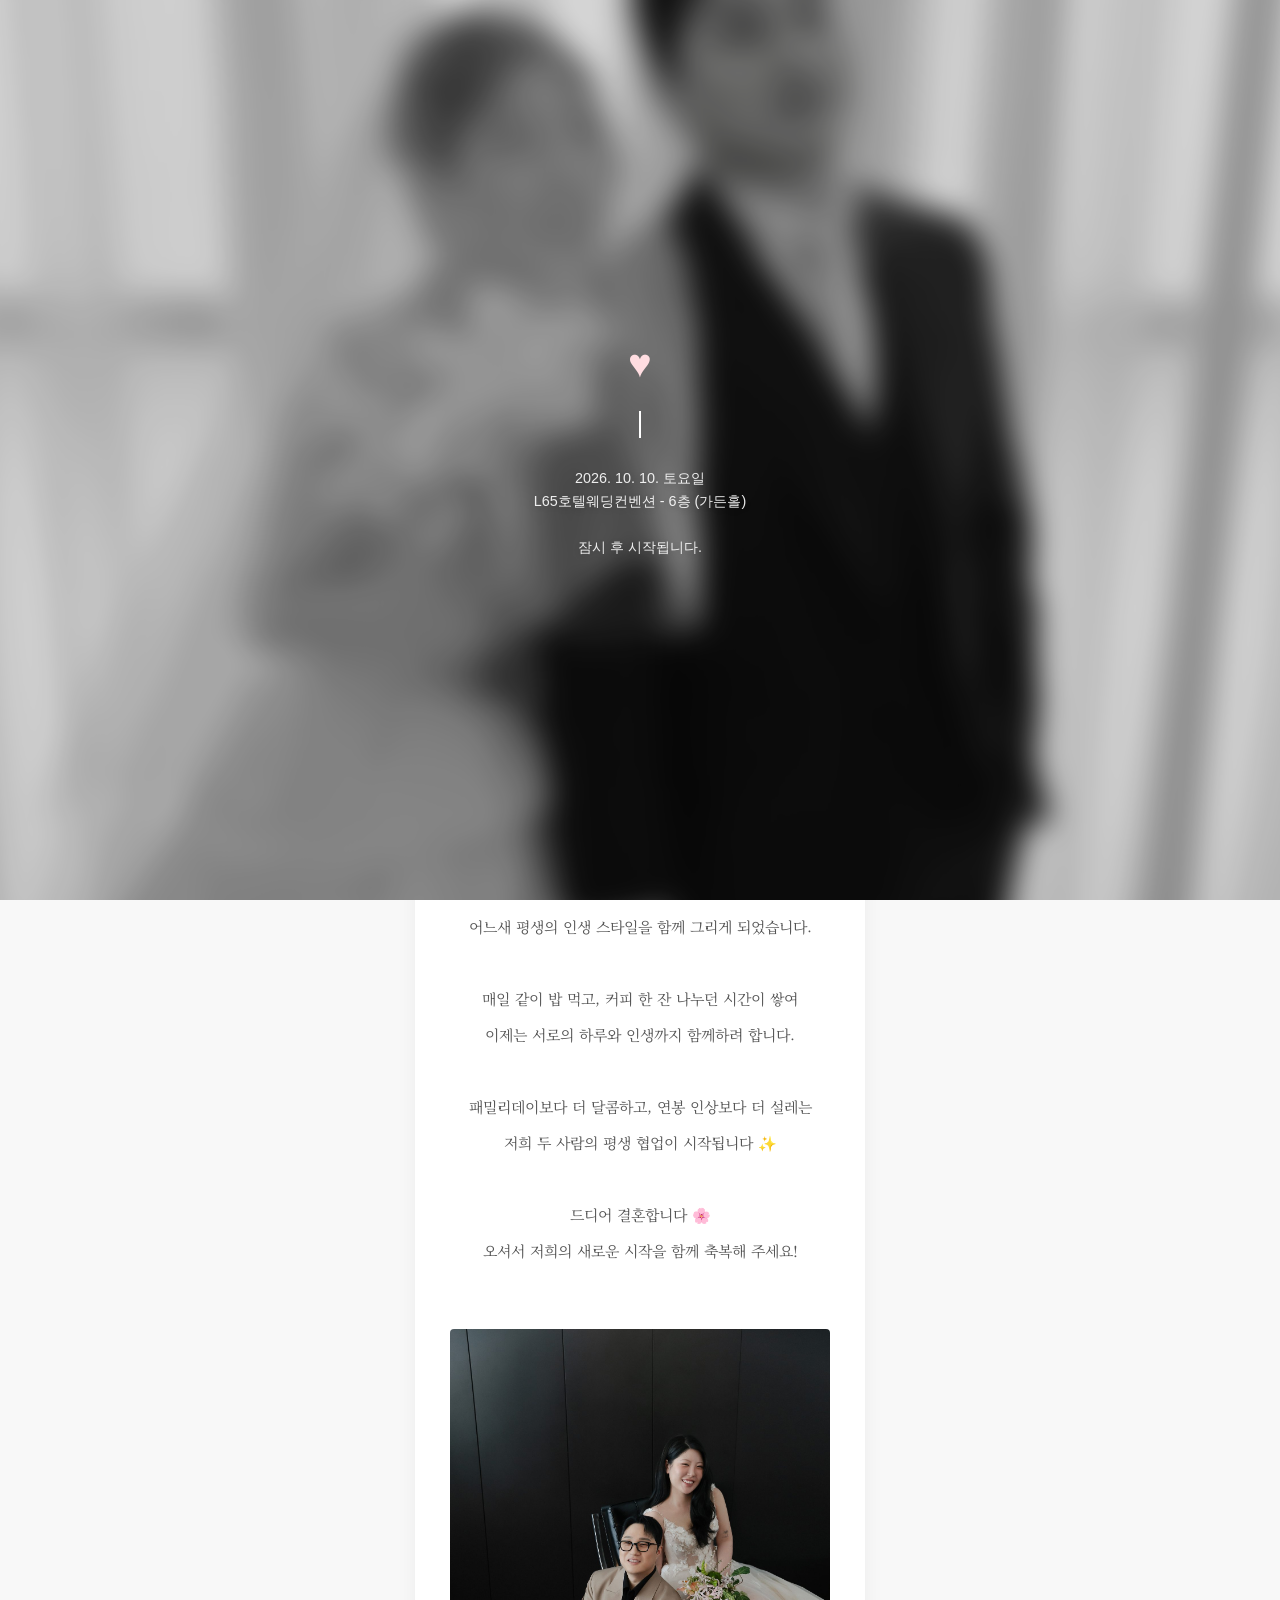
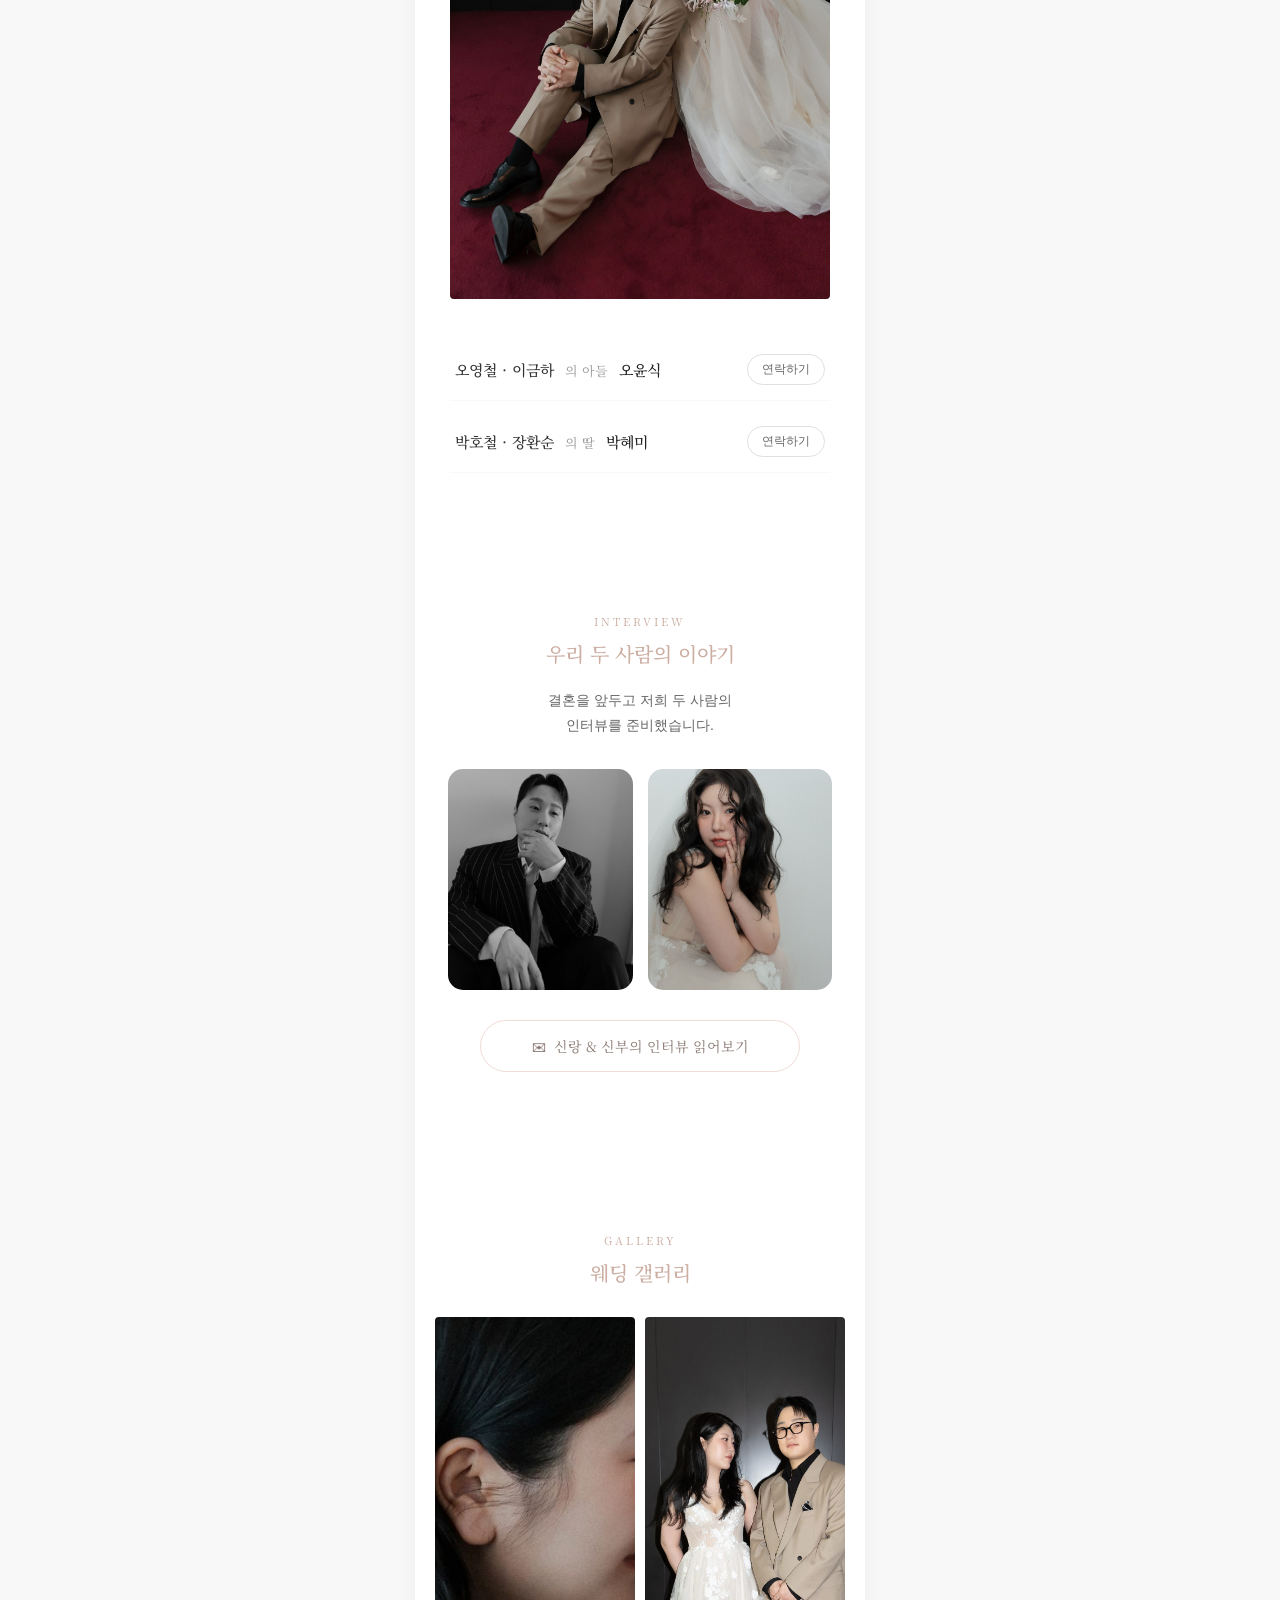
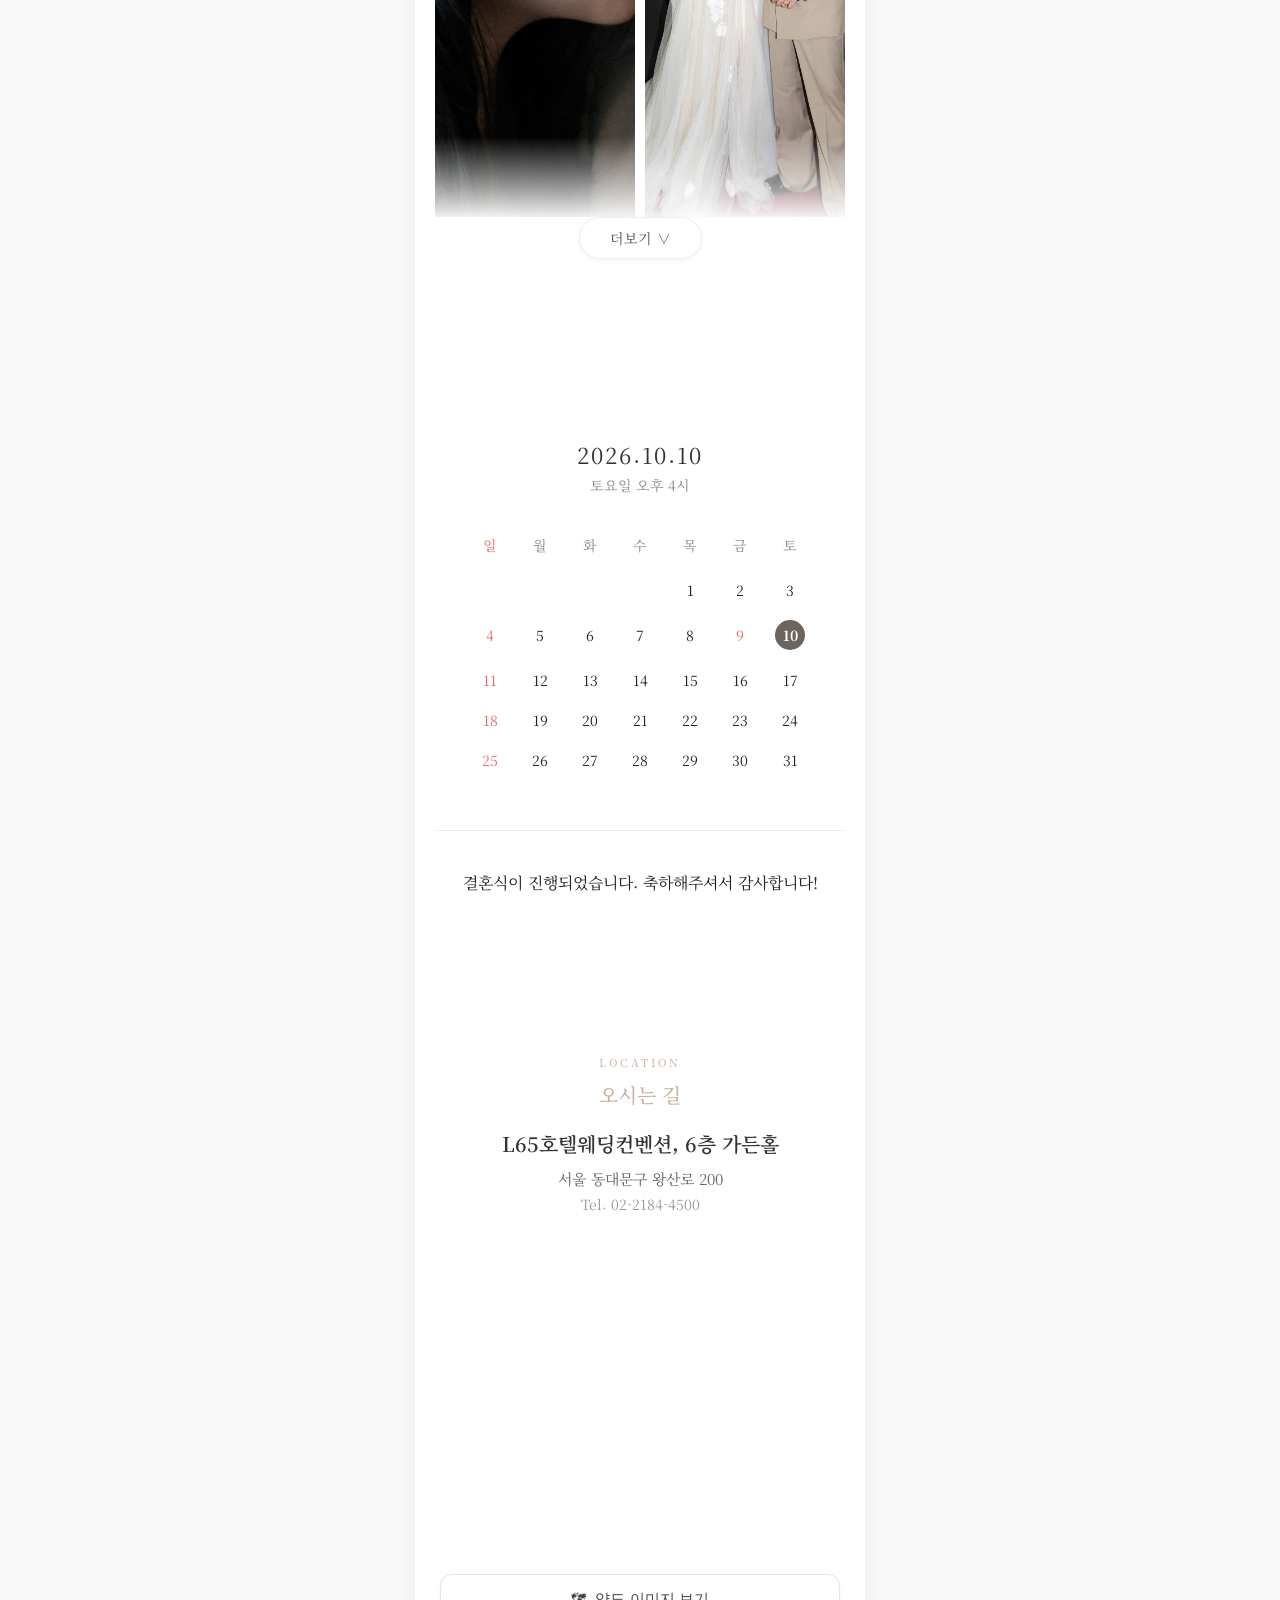
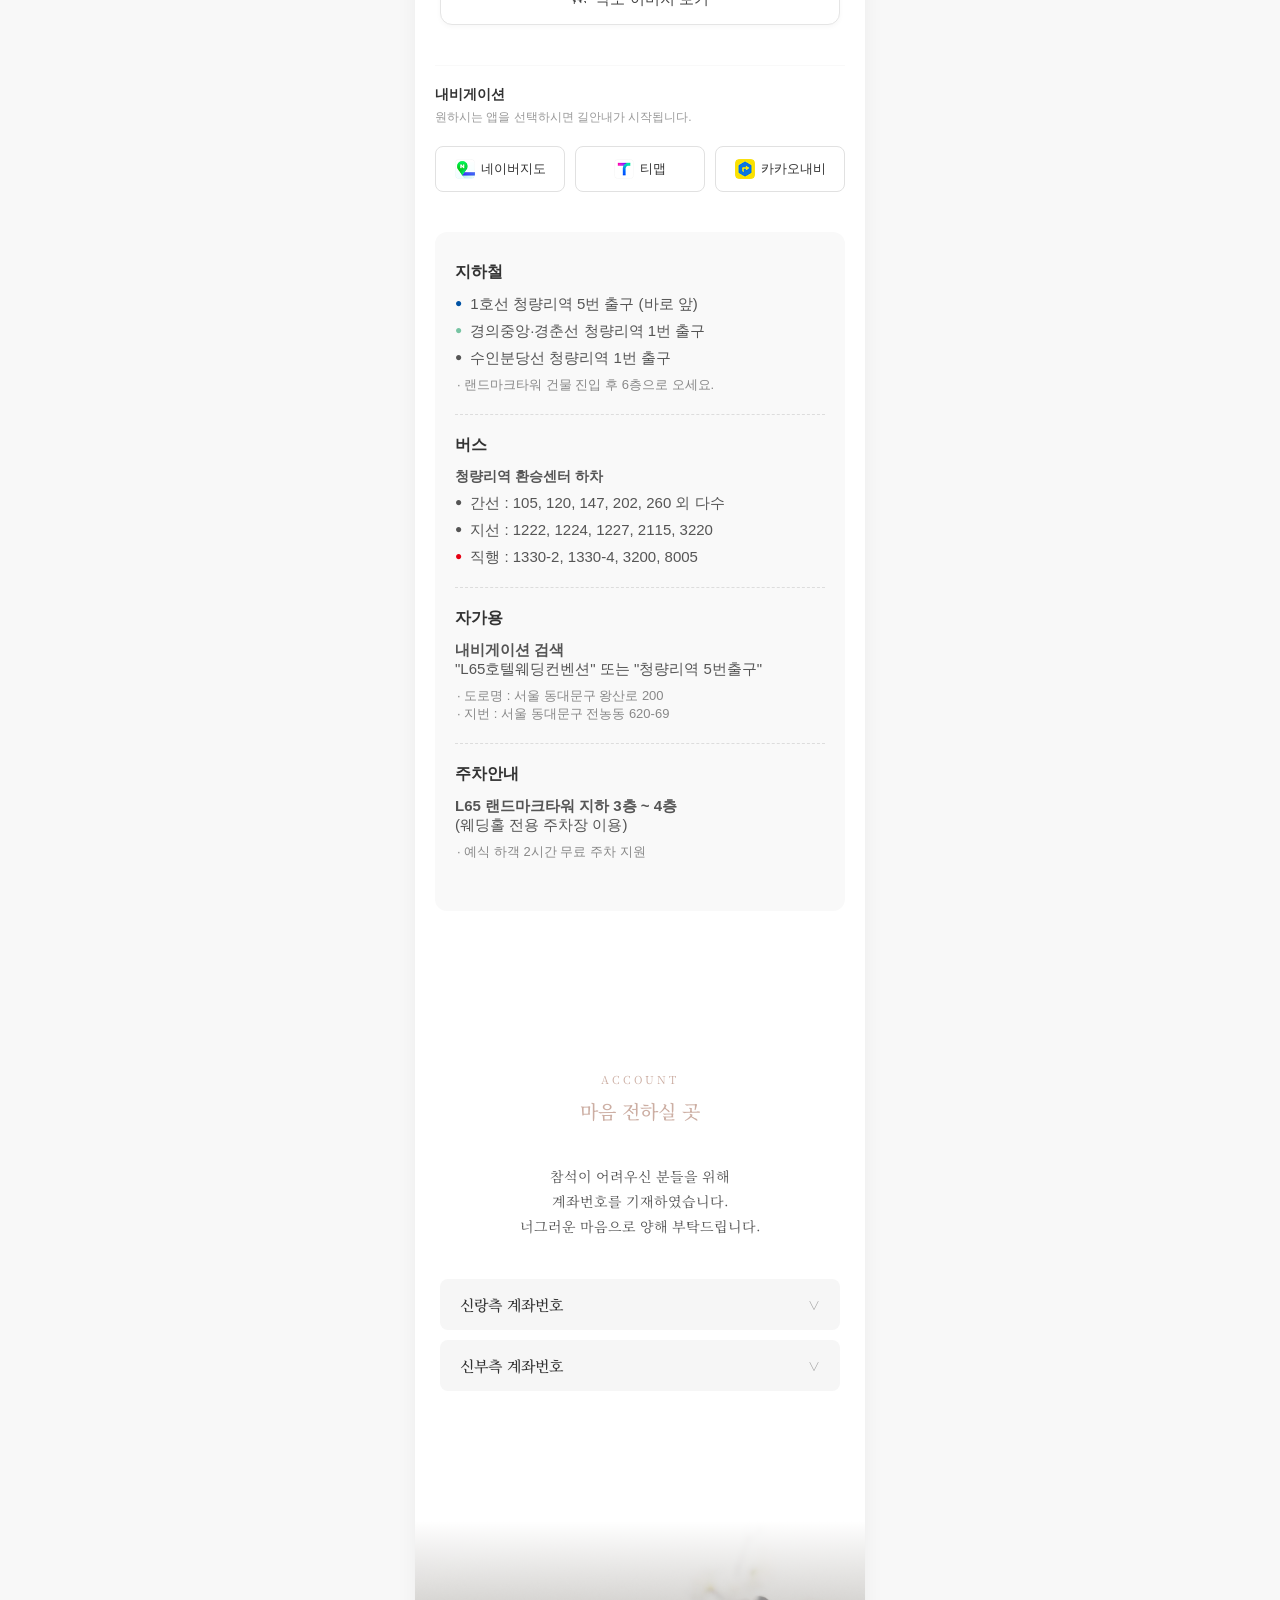
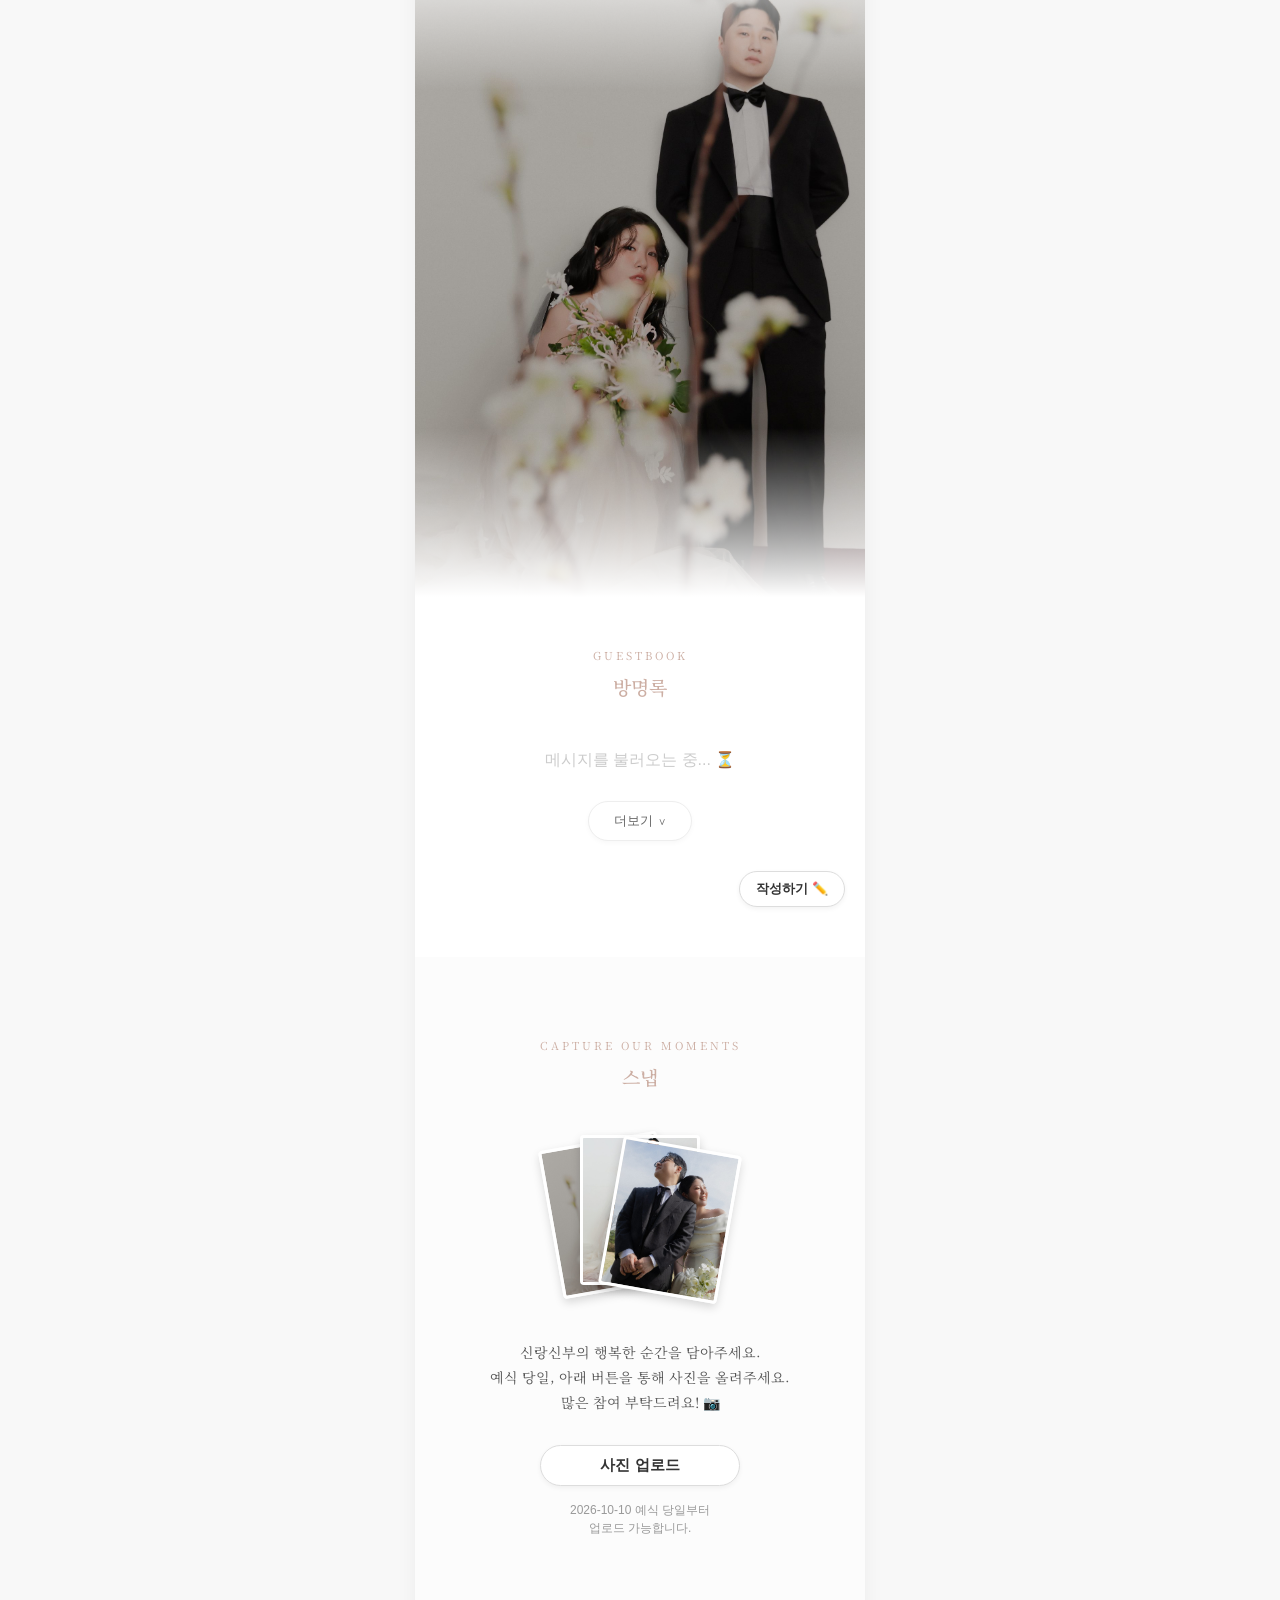
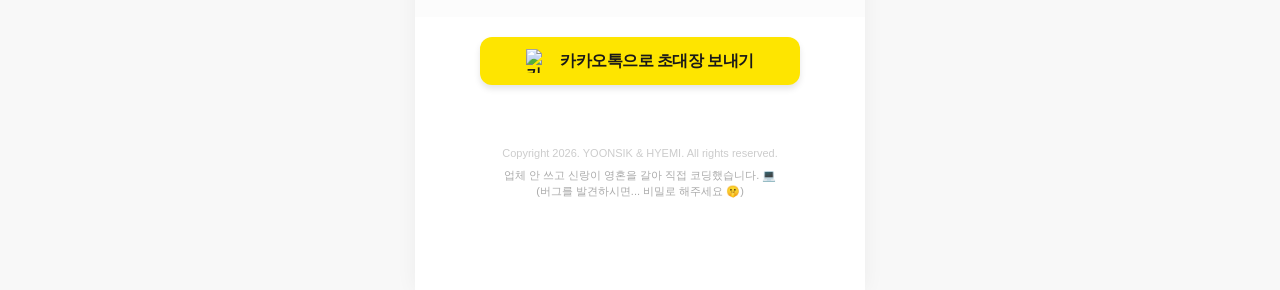
==== index.html @ d758ee0c "Add files via upload" ====
<!DOCTYPE html>
<html lang="ko">
<head>
    <meta charset="UTF-8">
    <meta name="viewport" content="width=device-width, initial-scale=1.0">
    <meta property="og:title" content="윤식♥혜미 결혼합니다">
    <meta property="og:description" content="저희... 진짜 갑니다! 10월 10일. L65호텔웨딩컨벤션에서 저희 두 사람의 결혼식이 있습니다.">
    <meta property="og:image" content="https://oyoonsik.github.io/wedding/img/gallery2.jpg">
    <title>윤식 ♥ 혜미 결혼합니다.</title>
    
    <!-- preconnect: 외부 도메인 미리 연결 -->
    <link rel="preconnect" href="https://fonts.googleapis.com">
    <link rel="preconnect" href="https://fonts.gstatic.com" crossorigin>
    <link rel="preconnect" href="https://cdn.jsdelivr.net">

    <!-- Google Fonts: 요청 1개로 합침 + display=swap -->
    <link href="https://fonts.googleapis.com/css2?family=Noto+Serif+KR:wght@300;400&family=Bodoni+Moda:ital,opsz,wght@0,6..96,400..900;1,6..96,400..900&family=Italiana&family=Great+Vibes&display=swap" rel="stylesheet">

    <!-- Pretendard: 논블로킹 비동기 로드 -->
    <link rel="preload" href="https://cdn.jsdelivr.net/gh/orioncactus/pretendard/dist/web/static/pretendard.css" as="style" onload="this.onload=null;this.rel='stylesheet'">
    <noscript><link rel="stylesheet" href="https://cdn.jsdelivr.net/gh/orioncactus/pretendard/dist/web/static/pretendard.css"></noscript>

    <link rel="icon" type="image/svg+xml" href="data:image/svg+xml,%3Csvg xmlns='http://www.w3.org/2000/svg' viewBox='0 0 100 100'%3E%3Cpath fill='%23ffffff' d='M50 20c5-15 25-15 25 0 0 10-15 20-25 30C40 40 25 30 25 20c0-15 20-15 25 0z'/%3E%3Cpath fill='%23ffffff' d='M80 50c15 5 15 25 0 25-10 0-20-15-30-25 10-10 20-25 30-25c15 0 15 20 0 25z'/%3E%3Cpath fill='%23ffffff' d='M50 80c-5 15-25 15-25 0 0-10 15-20 25-30 10 10 25 20 25 30 0 15-20 15-25 0z'/%3E%3Cpath fill='%23ffffff' d='M20 50c-15-5-15-25 0-25 10 0 20 15 30 25-10 10-20 25-30 25-15 0-15-20 0-25z'/%3E%3Ccircle cx='50' cy='50' r='12' fill='%23ffdde1'/%3E%3C/svg%3E">
    <link href="css/style.css?v=3" rel="stylesheet">

</head>
<body>

<div id="intro" class="intro-overlay">
    <div class="intro-bg" style="background-image: url('./img/gallery2.jpg');"></div>
    
    <div class="intro-content">
        <div class="heart-beat">♥</div>
        
        <div class="typing-wrapper">
            <span class="typing-text">오윤식, 박혜미 결혼합니다.</span>
        </div>

        <div class="intro-details">
            2026. 10. 10. 토요일<br>
            L65호텔웨딩컨벤션 - 6층 (가든홀)<br><br>
            <span>잠시 후 시작됩니다.</span>
        </div>
    </div>
</div>
<div id="wrap">

    <audio id="bgm" loop>
        <source src="./music/Trip.mp3" type="audio/mpeg">
    </audio>

    <div id="music-control" class="music-btn">
        <span class="icon-music">♪</span>
        <div class="music-bar-wrap">
            <div class="bar"></div>
            <div class="bar"></div>
            <div class="bar"></div>
        </div>
    </div>

    <section class="main_visual">
        <div class="img_frame">
            <img src="./img/w_22.jpg" alt="Main Photo" fetchpriority="high">
        </div>
        <canvas id="confetti-canvas"></canvas>
        <span class="corner-text top-left">OH</span>
        <span class="corner-text top-right">YOONSIK</span>
        <span class="corner-text bottom-left">PARK</span>
        <span class="corner-text bottom-right">HYEMI</span>

      <div class="poster-date">
            <span class="date-num">10</span>
            <span class="date-num">10</span>
            <span class="year-num">2026</span>
    </div>
    </section>

   <section class="greeting greeting">
        <div class="title-area">
            <span class="eng-title">WE ARE MARRYING</span>
            <h2 class="kor-title">저희 둘, 평생 한 팀 됩니다</h2>
        </div>
        
        <div class="greeting_text">
           ‘동료’로 만나 서로의 업무 스타일만 알아가던 저희가<br>
            어느새 평생의 인생 스타일을 함께 그리게 되었습니다.<br><br>

            매일 같이 밥 먹고, 커피 한 잔 나누던 시간이 쌓여<br>
            이제는 서로의 하루와 인생까지 함께하려 합니다.<br><br>

            패밀리데이보다 더 달콤하고, 연봉 인상보다 더 설레는<br>
            저희 두 사람의 평생 협업이 시작됩니다 ✨<br><br>

            드디어 결혼합니다 🌸<br>
            오셔서 저희의 새로운 시작을 함께 축복해 주세요!
        </div>
    </section>

    <section class="family-section" id="family">
        <div class="family-photo">
            <img loading="lazy" src="img/w_12.jpg" alt="신랑 신부">
        </div>

        <div class="family-row">
            <div class="family-text">
                <span class="p-names">오영철 · 이금하</span>
                <span class="p-rel">의 아들</span>
                <span class="m-name">오윤식</span>
            </div>
            <button class="round-contact-btn" onclick="openContact('groom')">연락하기</button>
        </div>

        <div class="family-row">
            <div class="family-text">
                <span class="p-names">박호철 · 장환순</span>
                <span class="p-rel">의 딸</span>
                <span class="m-name">박혜미</span>
            </div>
            <button class="round-contact-btn" onclick="openContact('bride')">연락하기</button>
        </div>
    </section>

    <div id="contactModal" class="modal-overlay" onclick="closeContact()">
        <div class="modal-content" onclick="event.stopPropagation()">
            <div class="modal-header">
                <span id="modalTitle">연락하기</span>
                <button class="close-x" onclick="closeContact()">✕</button>
            </div>
            <div id="contactList" class="contact-list">
                </div>
        </div>
    </div>

    <section class="interview-section">
    <div class="interview-header">
        <span class="eng-title">INTERVIEW</span>
        <h3 class="kor-subtitle">우리 두 사람의 이야기</h3>
        <p class="desc-text">
            결혼을 앞두고 저희 두 사람의<br>
            인터뷰를 준비했습니다.
        </p>
    </div>

    <div class="interview-photos">
        <div class="photo-box">
            <img loading="lazy" src="img/groom_interview.jpg" alt="신랑">
        </div>
        <div class="photo-box">
            <img loading="lazy" src="img/bride_interview.jpg" alt="신부">
        </div>
    </div>

    <button class="interview-btn" onclick="openInterview()">
        <span class="btn-icon">✉</span> 신랑 & 신부의 인터뷰 읽어보기
    </button>
</section>

<div id="interviewModal" class="modal-overlay" onclick="closeInterview()">
    <div class="modal-content interview-content" onclick="event.stopPropagation()">
        <div class="modal-header">
            <span class="modal-title">INTERVIEW</span>
            <button class="close-x" onclick="closeInterview()">✕</button>
        </div>
        
       <div class="interview-body">
            <div class="qna-box">
                <p class="q">Q1. 결혼을 앞둔 소감</p>
                
                <div class="answer-block">
                    <p class="speaker">🤵 신랑 오윤식</p>
                    <p class="a">
                        드디어 장가갑니다! 😄 먼저 인생에서 가장 큰 결심을 할 수 있게 해준 예비 신부에게 너무 고맙습니다.<br><br>
                        가족이라는 단어를 함께 한다는 것은 정말 설레고 아름다운 일이지만 그만큼 책임감을 더 갖고 살아야겠다고 다짐했습니다.<br><br>
                        저희 부부가 한걸음 한걸음 성장해 나가는 모습을 지켜봐주시고 응원해주세요💛💛
                    </p>
                </div>

                <div class="answer-block">
                    <p class="speaker">👰‍♀️ 신부 박혜미</p>
                    <p class="a">
                        오래된 연인에서 이제는 서로의 부부가 되기로 약속 했습니다!<br><br>
                        아직은 남자친구라는 말이 더 익숙하지만 그동안 제 옆을 든든하게 지켜주면서 큰 행복을 준, <br>
                        이제는 저의 평생의 반려자가 된 신랑 에게도 좋은 아내로서 더욱 배려하며 큰 힘이 되는 존재로 살겠습니다🥰
                    </p>
                </div>
            </div>

            <div class="qna-box">
                <p class="q">Q2. 결혼을 결심한 계기는?</p>
                <div class="answer-block">
                    <p class="a">
                        함께 라면 그 어떤 어려움이 있더라도 잘 헤쳐나갈 수 있다고 자신하게 되었습니다.<br><br>
                        함께 시간을 보내면서 서로에 대한 믿음과 애정이 쌓이게 되고 이러한 행동들이 몸에 배어서<br>
                        서로에게 👩‍❤️‍👨좋은 엄마, 🤵좋은 아빠가 될 수 있다는 확신이 들어 결혼을 결심하게 되었습니다😄
                    </p>
                </div>
            </div>
        </div>
    </div>
</div>

<section class="gallery-section">
    <div class="gallery-header">
        <span class="eng-title">GALLERY</span>
        <h3 class="kor-subtitle">웨딩 갤러리</h3>
    </div>

    <div class="gallery-grid" id="galleryGrid">
        <div class="gallery-item tall">
            <img loading="lazy" src="img/w_23.jpg" alt="웨딩사진1" onclick="viewPhoto(this)">
        </div>
        <div class="gallery-item">
            <img loading="lazy" src="img/sample01.jpg" alt="웨딩사진2" onclick="viewPhoto(this)">
        </div>
        <div class="gallery-item">
            <img loading="lazy" src="img/gallery3.jpg" alt="웨딩사진3" onclick="viewPhoto(this)">
        </div>
        <div class="gallery-item">
            <img loading="lazy" src="img/w_20.jpg" alt="웨딩사진4" onclick="viewPhoto(this)">
        </div>
        <div class="gallery-item">
            <img loading="lazy" src="img/gallery5.jpg" alt="웨딩사진5" onclick="viewPhoto(this)">
        </div>
        <div class="gallery-item">
            <img loading="lazy" src="img/w_19.jpg" alt="웨딩사진6" onclick="viewPhoto(this)">
        </div>
        <div class="gallery-item">
            <img loading="lazy" src="img/gallery7.jpg" alt="웨딩사진7" onclick="viewPhoto(this)">
        </div>
        <div class="gallery-item">
            <img loading="lazy" src="img/gallery8.jpg" alt="웨딩사진8" onclick="viewPhoto(this)">
        </div>
        <div class="gallery-item">
            <img loading="lazy" src="img/gallery9.jpg" alt="웨딩사진9" onclick="viewPhoto(this)">
        </div>
        <div class="gallery-item">
            <img loading="lazy" src="img/w_01.jpg" alt="웨딩사진10" onclick="viewPhoto(this)">
        </div>
        <div class="gallery-item">
            <img loading="lazy" src="img/w_10.jpg" alt="웨딩사진11" onclick="viewPhoto(this)">
        </div>
        <div class="gallery-item">
            <img loading="lazy" src="img/w_03.jpg" alt="웨딩사진12" onclick="viewPhoto(this)">
        </div>
        <div class="gallery-item">
            <img loading="lazy" src="img/w_04.jpg" alt="웨딩사진12" onclick="viewPhoto(this)">
        </div>
        <div class="gallery-item">
            <img loading="lazy" src="img/w_05.jpg" alt="웨딩사진13" onclick="viewPhoto(this)">
        </div>
        <div class="gallery-item">
            <img loading="lazy" src="img/w_06.jpg" alt="웨딩사진14" onclick="viewPhoto(this)">
        </div>
        <div class="gallery-item">
            <img loading="lazy" src="img/w_07.jpg" alt="웨딩사진15" onclick="viewPhoto(this)">
        </div>
        <div class="gallery-item">
            <img loading="lazy" src="img/w_08.jpg" alt="웨딩사진15" onclick="viewPhoto(this)">
        </div>
        <div class="gallery-item">
            <img loading="lazy" src="img/w_09.jpg" alt="웨딩사진16" onclick="viewPhoto(this)">
        </div>
         <div class="gallery-item">
            <img loading="lazy" src="img/w_02.jpg" alt="웨딩사진16" onclick="viewPhoto(this)">
        </div>
        <div class="gallery-item">
            <img loading="lazy" src="img/w_11.jpg" alt="웨딩사진17" onclick="viewPhoto(this)">
        </div>
        <div class="gallery-item">
            <img loading="lazy" src="img/w_12.jpg" alt="웨딩사진18" onclick="viewPhoto(this)">
        </div>
        <div class="gallery-item">
            <img loading="lazy" src="img/w_13.jpg" alt="웨딩사진19" onclick="viewPhoto(this)">
        </div>
        <div class="gallery-item">
            <img loading="lazy" src="img/w_14.jpg" alt="웨딩사진20" onclick="viewPhoto(this)">
        </div>
         <div class="gallery-item">
            <img loading="lazy" src="img/w_15.jpg" alt="웨딩사진21" onclick="viewPhoto(this)">
        </div>
        <div class="gallery-item">
            <img loading="lazy" src="img/w_16.jpg" alt="웨딩사진22" onclick="viewPhoto(this)">
        </div>
        <div class="gallery-item">
            <img loading="lazy" src="img/w_17.jpg" alt="웨딩사진23" onclick="viewPhoto(this)">
        </div>
         <div class="gallery-item">
            <img loading="lazy" src="img/w_18.jpg" alt="웨딩사진24" onclick="viewPhoto(this)">
        </div>
        <div class="gallery-item">
            <img loading="lazy" src="img/gallery6.jpg" alt="웨딩사진25" onclick="viewPhoto(this)">
        </div>
        <div class="gallery-item">
            <img loading="lazy" src="img/w_21.jpg" alt="웨딩사진26" onclick="viewPhoto(this)">
        </div>
        <div class="gallery-item">
            <img loading="lazy" src="img/gallery1.jpg" alt="웨딩사진27" onclick="viewPhoto(this)">
        </div>
    </div>


    <div class="more-btn-wrap" id="moreBtnWrap">
        <button class="gallery-more-btn" onclick="expandGallery()">
            더보기 <span class="arrow-down">∨</span>
        </button>
    </div>
</section>


<section class="calendar-section">
    <div class="calendar-header">
        <span class="cal-year">2026.10.10</span>
        <span class="cal-time">토요일 오후 4시</span>
    </div>

    <div class="calendar-wrap">
        <table class="calendar-table">
            <thead>
                <tr>
                    <th class="sun">일</th>
                    <th>월</th>
                    <th>화</th>
                    <th>수</th>
                    <th>목</th>
                    <th>금</th>
                    <th>토</th>
                </tr>
            </thead>
            <tbody>
                <tr>
                    <td></td> <td></td> <td></td> <td></td> <td>1</td>
                    <td>2</td>
                    <td>3</td>
                </tr>
                <tr>
                    <td class="sun">4</td>
                    <td>5</td>
                    <td>6</td>
                    <td>7</td>
                    <td>8</td>
                    <td class="holliday">9</td> <td class="d-day"><span>10</span></td> </tr>
                <tr>
                    <td class="sun">11</td>
                    <td>12</td>
                    <td>13</td>
                    <td>14</td>
                    <td>15</td>
                    <td>16</td>
                    <td>17</td>
                </tr>
                <tr>
                    <td class="sun">18</td>
                    <td>19</td>
                    <td>20</td>
                    <td>21</td>
                    <td>22</td>
                    <td>23</td>
                    <td>24</td>
                </tr>
                <tr>
                    <td class="sun">25</td>
                    <td>26</td>
                    <td>27</td>
                    <td>28</td>
                    <td>29</td>
                    <td>30</td>
                    <td>31</td>
                </tr>
            </tbody>
        </table>
    </div>

    <div class="countdown-area">
        <div class="timer-box">
            <div class="time-item"><span id="days">0</span><span class="label">DAYS</span></div>
            <div class="colon">:</div>
            <div class="time-item"><span id="hours">00</span><span class="label">HOUR</span></div>
            <div class="colon">:</div>
            <div class="time-item"><span id="mins">00</span><span class="label">MIN</span></div>
            <div class="colon">:</div>
            <div class="time-item"><span id="secs">00</span><span class="label">SEC</span></div>
        </div>
        <p class="d-day-text">
            윤식, 혜미의 결혼식이 <span id="d-day-count" class="accent-text"></span>일 남았습니다.
        </p>
    </div>
</section>


<section class="location-section">
    <div class="location-header">
        <span class="eng-title">LOCATION</span>
        <h3 class="kor-subtitle">오시는 길</h3>
    </div>

    <div class="venue-info">
        <h4 class="venue-name">L65호텔웨딩컨벤션, 6층 가든홀</h4>
        <p class="venue-addr">서울 동대문구 왕산로 200</p>
        <p class="venue-tel">Tel. 02-2184-4500</p>
    </div>

   <div id="map" style="width:100%; height:300px; margin: 30px auto;"></div>

    <button class="static-map-btn" onclick="openMapModal()">
        <span class="map-icon">🗺</span> 약도 이미지 보기
    </button>

    <div class="navi-section">
        <h5 class="navi-title">내비게이션</h5>
        <p class="navi-desc">원하시는 앱을 선택하시면 길안내가 시작됩니다.</p>
        
        <div class="navi-grid">
            <a href="https://map.naver.com/v5/search/L65호텔웨딩컨벤션" target="_blank" class="navi-btn">
                <img loading="lazy" src="img/ico_nav03.png" alt="네이버지도" class="nav-icon-img">
                네이버지도
            </a>
            
            <a href="tmap://search?name=L65호텔웨딩컨벤션" target="_blank" class="navi-btn">
                <img loading="lazy" src="img/ico_nav02.png" alt="티맵" class="nav-icon-img">
                티맵
            </a>
            
            <a href="https://map.kakao.com/link/search/L65호텔웨딩컨벤션" target="_blank" class="navi-btn">
                <img loading="lazy" src="img/ico_nav01.png" alt="카카오내비" class="nav-icon-img">
                카카오내비
            </a>
        </div>
    </div>
    
 <div class="transport-info">
        
        <div class="trans-row">
            <h5 class="trans-title">지하철</h5>
            <ul class="trans-list">
                <li>
                    <span class="dot line-1">●</span> 1호선 청량리역 5번 출구 (바로 앞)
                </li>
                <li>
                    <span class="dot line-kj">●</span> 경의중앙·경춘선 청량리역 1번 출구
                </li>
                <li>
                    <span class="dot line-bun">●</span> 수인분당선 청량리역 1번 출구
                </li>
            </ul>
            <p class="trans-desc">· 랜드마크타워 건물 진입 후 6층으로 오세요.</p>
        </div>

        <div class="trans-divider"></div>

        <div class="trans-row">
            <h5 class="trans-title">버스</h5>
            <p class="trans-sub-title">청량리역 환승센터 하차</p>
            <ul class="trans-list">
                <li>
                    <span class="dot bus-blue">●</span> 간선 : 105, 120, 147, 202, 260 외 다수
                </li>
                <li>
                    <span class="dot bus-green">●</span> 지선 : 1222, 1224, 1227, 2115, 3220
                </li>
                <li>
                    <span class="dot bus-red">●</span> 직행 : 1330-2, 1330-4, 3200, 8005
                </li>
            </ul>
        </div>

        <div class="trans-divider"></div>

        <div class="trans-row">
            <h5 class="trans-title">자가용</h5>
            <p class="trans-text">
                <b>내비게이션 검색</b><br>
                "L65호텔웨딩컨벤션" 또는 "청량리역 5번출구"
            </p>
            <p class="trans-desc" style="margin-top: 8px;">
                · 도로명 : 서울 동대문구 왕산로 200<br>
                · 지번 : 서울 동대문구 전농동 620-69
            </p>
        </div>

        <div class="trans-divider"></div>

        <div class="trans-row">
            <h5 class="trans-title">주차안내</h5>
            <p class="trans-text">
                <b>L65 랜드마크타워 지하 3층 ~ 4층</b><br>
                (웨딩홀 전용 주차장 이용)
            </p>
            <p class="trans-desc">· 예식 하객 2시간 무료 주차 지원</p>
        </div>

</div>
</section>

<section class="account-section">
    <div class="title-area">
        <span class="eng-title">ACCOUNT</span>
        <h2 class="kor-title">마음 전하실 곳</h2>
    </div>

    <div class="account-desc">
        참석이 어려우신 분들을 위해<br>
        계좌번호를 기재하였습니다.<br>
        너그러운 마음으로 양해 부탁드립니다.
    </div>

    <div class="account-container">
        <div class="acc-box">
            <button class="acc-btn" onclick="toggleAccount('acc-groom', this)">
                신랑측 계좌번호
                <span class="acc-arrow">∨</span>
            </button>
            <div id="acc-groom" class="acc-content">
                <div class="acc-row">
                    <div class="acc-info">
                        <span class="acc-name">신랑 오윤식</span>
                        <span class="acc-bank">국민은행 018-301-04164496</span>
                    </div>
                    <button class="copy-btn" onclick="copyToClipboard('018-301-04164496')">복사</button>
                </div>
                <div class="acc-row">
                    <div class="acc-info">
                        <span class="acc-name">아버지 오영철</span>
                        <span class="acc-bank">하나은행 280-910215-91807</span>
                    </div>
                    <button class="copy-btn" onclick="copyToClipboard('280-910215-91807')">복사</button>
                </div>
                <div class="acc-row">
                    <div class="acc-info">
                        <span class="acc-name">어머니 이금하</span>
                        <span class="acc-bank">기업 039-010678-03-010</span>
                    </div>
                    <button class="copy-btn" onclick="copyToClipboard('039-010678-03-010')">복사</button>
                </div>
            </div>
        </div>

        <div class="acc-box">
            <button class="acc-btn" onclick="toggleAccount('acc-bride', this)">
                신부측 계좌번호
                <span class="acc-arrow">∨</span>
            </button>
            <div id="acc-bride" class="acc-content">
                <div class="acc-row">
                    <div class="acc-info">
                        <span class="acc-name">신부 박혜미</span>
                        <span class="acc-bank">하나은행 395-910703-91007</span>
                    </div>
                    <button class="copy-btn" onclick="copyToClipboard('110-000-000000')">복사</button>
                </div>
                <div class="acc-row">
                    <div class="acc-info">
                        <span class="acc-name">아버지 박호철</span>
                        <span class="acc-bank">농협 103-12-143771</span>
                    </div>
                    <button class="copy-btn" onclick="copyToClipboard('103-12-143771')">복사</button>
                </div>
                <div class="acc-row">
                    <div class="acc-info">
                        <span class="acc-name">어머니 장환순</span>
                        <span class="acc-bank">농협 225036-52-276547</span>
                    </div>
                    <button class="copy-btn" onclick="copyToClipboard('225036-52-276547')">복사</button>
                </div>
            </div>
        </div>
    </div>
</section>

<div id="toast-msg" class="toast">계좌번호가 복사되었습니다.</div>


<section class="middle-visual">
    <div class="img-box">
        <img loading="lazy" src="img/sample02.jpg" alt="아름다운 우리" class="full-img">
    </div>
</section>

<section class="guestbook">
    <div class="title-area">
        <span class="eng-title">GUESTBOOK</span>
        <h2 class="kor-title">방명록</h2>
    </div>

    <div class="guestbook-main-list" id="mainGuestbookList">
        <div class="loading-msg" style="text-align:center; padding:20px; color:#ccc;">
            메시지를 불러오는 중... ⏳
        </div>
    </div>

    <div class="guest-more-area" id="moreBtnArea">
        <button class="more-view-btn" onclick="showMoreGuestbook()">
            더보기 <span style="font-size: 10px; margin-top:2px; margin-left: 5px;">∨</span>
        </button>
    </div>

    <div class="guest-write-area">
        <button class="write-floating-btn" onclick="openGuestbook()">
            작성하기 ✏️
        </button>
    </div>
</section>

<!--방명록 부분-->
<div id="guestbookModal" class="modal-overlay">
    <div class="guest-write-box">
        <div class="guest-header">
            <h3>방명록 (축하 글)작성</h3>
            <button class="close-btn-black" onclick="closeGuestbook()">✕</button>
        </div>

        <div class="guest-form">
            <div class="input-group">
                <label>이름 <span class="required">*</span></label>
                <input type="text" id="gName" placeholder="이름을 입력해 주세요">
            </div>

            <div class="input-group">
                <label>비밀번호 <span class="required">*</span></label>
                <input type="password" id="gPw" placeholder="비밀번호를 입력해 주세요">
            </div>

            <div class="input-group">
                <label>내용 <span class="required">*</span></label>
                <textarea id="gMsg" placeholder="내용을 작성해 주세요 (최대 500자)"></textarea>
            </div>
        </div>

        <button class="submit-btn" onclick="submitGuestbook()">
            신랑 & 신부에게 <b>축하 글 전달하기</b>
        </button>
    </div>
</div>

<div id="allGuestbookModal" class="modal-overlay">
    <div class="guest-write-box"> <div class="guest-header">
            <h3>방명록 전체보기</h3>
            <button class="close-btn-black" onclick="closeAllGuestbook()">✕</button>
        </div>

        <div id="guestbookListArea" class="guest-list-wrap">
            <div class="loading-msg">데이터를 불러오는 중입니다... ⏳</div>
        </div>

    </div>
</div>


<section class="snap-section" id="snapSection">
    <div class="title-area snap-anim-title">
        <span class="eng-title">CAPTURE OUR MOMENTS</span>
        <h2 class="kor-title">스냅</h2>
    </div>

    <div class="snap-content">
        <div class="polaroid-deco">
            <img loading="lazy" src="img/sample02.jpg" class="p-img p1 snap-anim-photo">
            <img loading="lazy" src="img/gallery5.jpg" class="p-img p2 snap-anim-photo">
            <img loading="lazy" src="img/w_20.jpg" class="p-img p3 snap-anim-photo">
        </div>

        <p class="snap-desc snap-anim-text">
            신랑신부의 행복한 순간을 담아주세요.<br>
            예식 당일, 아래 버튼을 통해 사진을 올려주세요.<br>
            많은 참여 부탁드려요! 📷
        </p>

        <input type="file" id="snapFile" accept="image/*" style="display: none;" onchange="uploadSnapPhoto()">
        
        <button class="snap-upload-btn snap-anim-btn" onclick="triggerFileUpload()">
            사진 업로드
        </button>

        <p class="snap-date-info snap-anim-text">
            2026-10-10 예식 당일부터<br>
            업로드 가능합니다.
        </p>
    </div>
</section>





<!--포토모델 팝업-->
<div id="photoModal" class="modal-overlay" onclick="closePhoto()">
    <div class="photo-modal-content">
        <img loading="lazy" id="modalImg" src="">
        <button class="close-x-white" onclick="closePhoto()">✕</button>
    </div>
</div>

<!--지도 팝업-->
<div id="mapModal" class="modal-overlay" onclick="closeMapModal()">
    <div class="photo-modal-content" onclick="event.stopPropagation()">
        <img loading="lazy" src="img/map-inner.jpg" alt="약도 상세" style="width: 100%; border-radius: 8px;">
        
        <button class="close-x-white" onclick="closeMapModal()">✕</button>
    </div>
</div>

<div id="kakaotalk-sharing-btn" onclick="shareKakao()" style="cursor:pointer;">
    <img loading="lazy" src="https://developers.kakao.com/assets/img/about/logos/kakaotalksharing/kakaotalk_sharing_btn_medium.png" alt="카톡공유">
    <span>카카오톡으로 초대장 보내기</span>
</div>

<footer style="text-align: center; padding: 40px 20px; color: #ccc; font-size: 11px; line-height: 1.5;">
    <p>Copyright 2026. YOONSIK & HYEMI. All rights reserved.</p>
    <p style="margin-top: 5px; color: #aaa;">
        업체 안 쓰고 신랑이 영혼을 갈아 직접 코딩했습니다. 💻<br>
        (버그를 발견하시면... 비밀로 해주세요 🤫)
    </p>
</footer>

</div>

    <script src="https://cdnjs.cloudflare.com/ajax/libs/gsap/3.12.2/gsap.min.js"></script>
    <script src="https://cdnjs.cloudflare.com/ajax/libs/gsap/3.12.2/ScrollTrigger.min.js"></script>

    <script src="js/confetti.js"></script>
    <script src="js/startCountdown.js"></script>
    <script src="js/submitGuestbook.js"></script>
    <script src="js/script.js"></script>

    <!-- 카카오 SDK: 비동기 로드 -->
    <script async src="https://t1.kakaocdn.net/kakao_js_sdk/2.7.0/kakao.min.js"
        onload="if(!Kakao.isInitialized()) Kakao.init('03146ec5263f1b8199ad84c7268b683a');"></script>

    <!-- 네이버 지도: 비동기 로드 후 지도 초기화 -->
    <script>
    (function() {
        var script = document.createElement('script');
        script.src = 'https://openapi.map.naver.com/openapi/v3/maps.js?ncpKeyId=az1w9ba1hw';
        script.async = true;
        script.onload = function() {
            if (!window.naver || !naver.maps) return;
            var map = new naver.maps.Map('map', {
                center: new naver.maps.LatLng(37.58055, 127.0479),
                zoom: 16
            });
            new naver.maps.Marker({
                position: new naver.maps.LatLng(37.58055, 127.0479),
                map: map
            });
        };
        document.body.appendChild(script);
    })();
    </script>
</body>
</html>
---- css/style.css ----
:root {
    --bg-color: #ffffff;
    --text-main: #222;
    --text-sub: #888;
    --point: #bfa67a; /* 포인트 컬러 */
    --section-space: 80px;
}

* { margin: 0; padding: 0; box-sizing: border-box; }

body { 
    background-color: #f8f8f8; 
    font-family: 'Pretendard', sans-serif; 
    color: var(--text-main);
    overflow-x: hidden;
}

#wrap {
    max-width: 450px;
    margin: 0 auto;
    background-color: var(--bg-color);
    min-height: 100vh;
    padding-bottom: 50px;
    position: relative;
    box-shadow: 0 0 20px rgba(0,0,0,0.05);
    overflow: hidden;
}

.reveal { opacity: 0; }

/* =========================================
   [1] 메인 비주얼
   ========================================= */
.main_visual {
    position: relative;
    width: 100%;
    height: 80vh; 
    height: 80dvh;
    padding: 0;
    overflow: hidden;
    background-color: #fff;
}

.img_frame {
    position: absolute; top: 0; left: 0;
    width: 100%; height: 100%; z-index: 0;
    display: flex; justify-content: center; align-items: center;
}

.img_frame img {
    width: 100%; height: 100%;
    object-fit: cover; object-position: center;
    filter: brightness(0.85); display: block; 
}

.corner-text {
    position: absolute;
    color: rgba(255, 255, 255, 0.9);
    font-family: 'Noto Serif KR', serif;
    font-size: 12px; letter-spacing: 2px; font-weight: 500;
    z-index: 10; text-shadow: 0 1px 5px rgba(0,0,0,0.3);
}

.top-left { top: 30px; left: 20px; }
.top-right { top: 30px; right: 20px; }
.bottom-left { bottom: 35px; left: 20px; }
.bottom-right { bottom: 35px; right: 20px; }

.poster-date {
    position: absolute; top: 50%; left: 50%;
    transform: translate(-50%, -50%); z-index: 10;
    display: flex; flex-direction: column;
    align-items: center; justify-content: center;
    line-height: 0.9; 
}

.date-num {
    font-family: 'Bodoni Moda', serif; font-size: 100px;
    color: #fff; font-weight: 700; font-style: italic;
    line-height: 0.85; margin-bottom: 5px;
    text-shadow: 0 4px 15px rgba(0,0,0,0.2);
}

.year-num {
    font-family: 'Bodoni Moda', serif; font-size: 24px;
    letter-spacing: 10px; color: #fff; font-weight: 400;
    margin-top: 15px; text-shadow: 0 2px 10px rgba(0,0,0,0.2);
}

@media (max-width: 380px) {
    .date-num { font-size: 75px; } 
    .corner-text { font-size: 10px; }
    .main_visual { height: 75vh; }
}

/* =========================================
   [추가] 감성 인트로 스타일 (Theirmood st)
   ========================================= */
.intro-overlay {
    position: fixed;
    top: 0;
    left: 0;
    width: 100%;
    height: 100vh;
    z-index: 9999;
    overflow: hidden;
    display: flex;
    justify-content: center;
    align-items: center;
    background-color: #fff; /* 사진 로딩 전 배경색 */
}

/* 배경 사진 (블러 처리) */
.intro-bg {
    position: absolute;
    top: -10%;
    left: -10%;
    width: 120%;
    height: 120%;
    background-size: cover;
    background-position: center;
    filter: blur(15px) brightness(0.9); /* 블러 15px, 밝기 약간 어둡게 */
}

/* 중앙 내용 */
.intro-content {
    position: relative;
    z-index: 10;
    text-align: center;
    color: #fff; /* 글자색 (배경에 따라 검정으로 변경 가능) */
    display: flex;
    flex-direction: column;
    align-items: center;
    gap: 15px;
}

/* 쿵쿵 뛰는 하트 */
.heart-beat {
    font-size: 40px;
    color: #ffdde1; /* 연분홍색 (변경 가능) */
    animation: heartPulse 1.2s infinite ease-in-out;
    margin-bottom: 10px;
}

.intro-names {
    font-family: 'Noto Serif KR', serif;
    font-size: 1.5rem;
    font-weight: 500;
    letter-spacing: 2px;
    text-shadow: 0 2px 10px rgba(0,0,0,0.2);
}

.intro-details {
    font-family: 'Pretendard', sans-serif;
    font-size: 0.9rem;
    font-weight: 300;
    opacity: 0.9;
    line-height: 1.6;
    text-shadow: 0 2px 10px rgba(0,0,0,0.2);
}

/* 하트 애니메이션 키프레임 */
@keyframes heartPulse {
    0% { transform: scale(1); opacity: 0.8; }
    50% { transform: scale(1.2); opacity: 1; text-shadow: 0 0 10px rgba(255, 221, 225, 0.8); }
    100% { transform: scale(1); opacity: 0.8; }
}

/* 음악 버튼 */
.music-btn {
    position: fixed; top: 0px; right: calc(50% - 205px);
    z-index: 2000; cursor: pointer; display: flex;
    align-items: center; gap: 4px; padding: 10px; color: #4b4848;
}
.music-bar-wrap { display: flex; align-items: flex-end; gap: 2px; height: 12px; }
.bar {
    width: 2px; background: #906948; height: 100%;
    animation: bounce 0.8s infinite alternate; animation-play-state: paused;
}
.music-btn.playing .bar { animation-play-state: running; }
@keyframes bounce { from { height: 3px; } to { height: 12px; } }
@media (max-width: 450px) { .music-btn { right: 15px; } }

/* =========================================
   [3] 인사말 & 가족
   ========================================= */
.greeting { padding: 60px 20px; text-align: center; background-color: #fff; }
.title-area { margin-bottom: 40px; }
.eng-title {
    display: block; font-size: 11px; letter-spacing: 3px;
    color: #ccaea3; margin-bottom: 10px;
    font-family: 'Noto Serif KR', serif; text-transform: uppercase;
}
.kor-title {
    font-family: 'Noto Serif KR', serif; font-size: 19px;
    color: #ccaea3; font-weight: 500;
}
.greeting_text {
    font-family: 'Noto Serif KR', serif; font-size: 15px;
    line-height: 2.4; color: #555; word-break: keep-all;
}

.family-section { padding: 0 20px 50px; background: #fff; }
.family-photo { width: 100%; max-width: 400px; margin: 0 auto 40px; padding: 0 10px; }
.family-photo img { width: 100%; display: block; border-radius: 4px; }
.family-row { 
    max-width: 380px; margin: 0 auto 10px; display: flex; 
    justify-content: space-between; align-items: center; 
    padding: 15px 5px; border-bottom: 1px solid #f9f9f9; 
}
.family-text { font-family: 'Noto Serif KR', serif; font-size: 15px; text-align: left; color: #333; }
.p-names { font-weight: 500; }
.p-rel { font-size: 13px; color: #999; margin: 0 6px; }
.m-name { font-weight: 500; color: #222; }
.round-contact-btn { 
    cursor: pointer; border: 1px solid #e0e0e0; border-radius: 20px; 
    padding: 6px 14px; font-size: 12px; background: #fff; color: #666; transition: 0.2s;
}
.round-contact-btn:hover { border-color: var(--point); color: var(--point); }

/* =========================================
   [4] 팝업 공통 (연락처, 인터뷰 등)
   ========================================= */
.modal-overlay {
    position: fixed; top: 0; left: 0; width: 100%; height: 100%;
    background: rgba(0,0,0,0.5); z-index: 9999;
    display: none; align-items: flex-end;
}
.modal-content {
    width: 100%; max-width: 450px; margin: 0 auto;
    background: #fff; border-radius: 20px 20px 0 0;
    padding: 25px 20px; transform: translateY(100%); transition: transform 0.3s ease-out;
}
.modal-overlay.active { display: flex; }
.modal-overlay.active .modal-content { transform: translateY(0); }
.modal-header { 
    display: flex; justify-content: space-between; align-items: center;
    padding-bottom: 15px; border-bottom: 1px solid #eee; 
    font-weight: bold; font-family: 'Noto Serif KR', serif; color: #ccaea3;
}
.close-x { border: none; background: none; font-size: 20px; cursor: pointer; color: #999; }

/* 연락처 내용 */
.contact-item-box {
    display: flex; justify-content: space-between; align-items: center; 
    padding: 18px 0; border-bottom: 1px solid #f9f9f9;
}
.contact-info-text { display: flex; flex-direction: column; gap: 4px; }
.info-rel { font-size: 12px; color: #999; }
.info-name { font-size: 16px; font-weight: 500; }
.contact-actions { display: flex; gap: 10px; }
.action-link { 
    text-decoration: none; font-size: 16px; width: 36px; height: 36px; 
    border-radius: 50%; border: 1px solid #eee; 
    display: flex; align-items: center; justify-content: center; 
    color: #666; transition: 0.2s;
}

/* 인터뷰 섹션 */
.interview-section { padding: 80px 20px; background-color: #fff; text-align: center; }
.interview-header { margin-bottom: 30px; }
.kor-subtitle {
    font-family: 'Noto Serif KR', serif; font-size: 20px;
    color: #ccaea3; margin: 10px 0 20px; font-weight: 500;
}
.desc-text { font-size: 14px; color: #666; line-height: 1.8; }
.interview-photos { display: flex; justify-content: center; gap: 15px; margin-bottom: 30px; }
.photo-box { width: 45%; aspect-ratio: 1 / 1.2; border-radius: 15px; overflow: hidden; background: #eee; }
.photo-box img { width: 100%; height: 100%; object-fit: cover; }
.interview-btn {
    width: 100%; max-width: 320px; padding: 15px; border: 1px solid #f0dcd6;
    background: #fff; border-radius: 50px; color: #8c7b75; opacity: 1;
    font-size: 14px; font-family: 'Noto Serif KR', serif; cursor: pointer;
    transition: 0.3s; display: flex; align-items: center; justify-content: center; gap: 8px; margin: 0 auto;
}
.interview-content { height: 80vh; overflow-y: auto; }
.interview-body { padding: 10px 5px; text-align: left; }
.qna-box { margin-bottom: 40px; border-bottom: 1px dashed #eee; padding-bottom: 30px; }
.qna-box:last-child { border-bottom: none; }
.q { font-size: 16px; font-weight: bold; color: #ccaea3; margin-bottom: 15px; font-family: 'Noto Serif KR', serif; }
.answer-block { margin-bottom: 20px; }
.speaker { font-weight: bold; color: #222; font-size: 14px; margin-bottom: 5px; }
.a { font-size: 14px; color: #555; line-height: 1.8; background-color: #f9f9f9; padding: 15px; border-radius: 8px; word-break: keep-all; }

#confetti-canvas { position: absolute; top: 0; left: 0; width: 100%; height: 100%; z-index: 5; pointer-events: none; }

/* =========================================
   [5] 갤러리
   ========================================= */
.gallery-section { padding: 80px 20px; background-color: #fff; text-align: center; }
.gallery-header { margin-bottom: 30px; }
.gallery-grid {
    display: grid; grid-template-columns: 1fr 1fr; grid-auto-rows: 44vw; gap: 10px; 
    max-height: 500px; overflow: hidden; position: relative; 
    transition: max-height 0.5s ease-in-out; 
}
.gallery-item { position: relative; border-radius: 4px; overflow: hidden; }
.gallery-item img { position: absolute; inset: 0; width: 100%; height: 100%; object-fit: cover; display: block; transition: transform 0.3s; }
.gallery-item.tall { grid-row: span 2; }
.more-btn-wrap {
    position: relative; margin-top: -80px; padding-top: 80px; padding-bottom: 20px;
    background: linear-gradient(to bottom, rgba(255,255,255,0) 0%, rgba(255,255,255,1) 60%); z-index: 5;
}
.gallery-more-btn {
    background: #fff; border: 1px solid #eee; padding: 10px 30px;
    border-radius: 30px; color: #555; font-size: 14px; cursor: pointer;
    box-shadow: 0 2px 5px rgba(0,0,0,0.05); display: inline-flex;
    align-items: center; gap: 5px; font-family: 'Noto Serif KR', serif;
}
.gallery-grid.expanded { /* max-height는 script.js의 expandGallery()에서 실제 콘텐츠 높이로 동적으로 설정됨 */ }
.more-btn-wrap.hidden { display: none; }
.photo-modal-content {
    width: 100%; height: 100%; display: flex; justify-content: center; align-items: center; position: relative;
}
.photo-modal-content img { max-width: 95%; max-height: 90%; border-radius: 5px; }
.close-x-white {
    position: absolute; top: 20px; right: 20px; background: none; border: none;
    color: #fff; font-size: 30px; cursor: pointer;
}

/* =========================================
   [6] 달력
   ========================================= */
.calendar-section { padding: 80px 20px; background-color: #fff; text-align: center; font-family: 'Noto Serif KR', serif; }
.calendar-header { margin-bottom: 30px; color: #333; }
.cal-year { display: block; font-size: 22px; letter-spacing: 2px; margin-bottom: 5px; }
.cal-time { display: block; font-size: 14px; color: #888; }
.calendar-wrap { width: 100%; max-width: 350px; margin: 0 auto 50px; }
.calendar-table { width: 100%; table-layout: fixed; border-collapse: collapse; margin-top: 20px; text-align: center; }
.calendar-table th, .calendar-table td { width: 14.28%; padding: 10px 0; font-size: 14px; font-weight: 400; text-align: center; vertical-align: middle; }
.calendar-table th { font-weight: normal; color: #888; padding-bottom: 15px; }
.sun, .holliday { color: #e66a6a !important; }
.d-day span {
    display: inline-flex; align-items: center; justify-content: center;
    width: 30px; height: 30px; background-color: #6d645d; color: #fff;
    border-radius: 50%; font-weight: bold; font-size: 14px; line-height: 1;      
}
.countdown-area { border-top: 1px solid #eee; padding-top: 40px; }
.timer-box { display: flex; justify-content: center; align-items: center; gap: 10px; margin-bottom: 20px; color: #333; }
.time-item { display: flex; flex-direction: column; align-items: center; width: 50px; }
.time-item span:first-child { font-size: 24px; font-family: 'Bodoni Moda', serif; font-weight: 600; }
.label { font-size: 10px; color: #bbb; letter-spacing: 1px; margin-top: 5px; }
.colon { font-size: 20px; margin-bottom: 15px; color: #ccc; }
.d-day-text { font-size: 14px; color: #666; }
.accent-text { color: #e66a6a; font-weight: bold; }

/* =========================================
   [7] 오시는 길
   ========================================= */
.location-section { padding: 80px 20px; background-color: #fff; text-align: center; }
.venue-info { margin-bottom: 30px; font-family: 'Noto Serif KR', serif; }
.venue-name { font-size: 20px; font-weight: 600; margin-bottom: 10px; color: #333; }
.venue-addr { font-size: 15px; color: #666; margin-bottom: 5px; }
.venue-tel { font-size: 14px; color: #999; }
.static-map-btn {
    display: block; width: 100%; max-width: 400px; margin: 0 auto 40px; padding: 15px 0;
    background-color: #fff; border: 1px solid #e5e5e5; border-radius: 12px; 
    color: #444; font-size: 15px; text-decoration: none; box-shadow: 0 2px 5px rgba(0,0,0,0.03); 
    transition: all 0.2s;
}
.map-icon { margin-right: 5px; }
.navi-section { text-align: left; padding-top: 20px; border-top: 1px solid #f9f9f9; }
.navi-title { font-size: 14px; font-weight: bold; color: #333; margin-bottom: 5px; }
.navi-desc { font-size: 12px; color: #999; margin-bottom: 15px; }
.navi-grid { display: flex; justify-content: space-between; gap: 10px; margin-top: 20px; }
.navi-btn {
    flex: 1; display: flex; align-items: center; justify-content: center;
    background-color: #fff; border: 1px solid #e1e1e1; border-radius: 8px; 
    padding: 12px 0; text-decoration: none; color: #333; font-size: 13px; font-weight: 500; transition: all 0.2s; 
}
.nav-icon-img { width: 20px; height: 20px; margin-right: 6px; object-fit: contain; }
.transport-info { margin-top: 40px; padding: 30px 20px; background-color: #f9f9f9; border-radius: 12px; text-align: left; }
.trans-row { margin-bottom: 20px; }
.trans-title { font-size: 16px; font-weight: 700; color: #333; margin-bottom: 12px; }
.trans-list { list-style: none; padding: 0; margin: 0; }
.trans-list li { font-size: 15px; color: #555; margin-bottom: 8px; display: flex; align-items: center; }
.trans-text { font-size: 15px; color: #555; }
.trans-desc { font-size: 13px; color: #888; margin-top: 8px; padding-left: 2px; }
.trans-divider { border-top: 1px dashed #ddd; margin: 20px 0; }
.dot { font-size: 12px; margin-right: 8px; position: relative; top: -1px; }
.line-1 { color: #0052A4; } .line-kj { color: #77C4A3; } .bus-red { color: #e60012; }
.trans-sub-title { font-size: 14px; font-weight: 600; color: #555; margin-bottom: 8px; display: block; }

.middle-visual { margin: 50px 0; }
.middle-visual .img-box { width: 100%; overflow: hidden; position: relative; }
.middle-visual .full-img { width: 100%; display: block; height: auto; object-fit: cover; }
.middle-visual .img-box::before {
    content: ''; position: absolute; top: 0; left: 0; width: 100%; height: 25%;
    background: linear-gradient(to bottom, rgba(255,255,255,1) 0%, rgba(255,255,255,0) 100%); z-index: 1; pointer-events: none;
}
.middle-visual .img-box::after {
    content: ''; position: absolute; bottom: 0; left: 0; width: 100%; height: 25%;
    background: linear-gradient(to top, rgba(255,255,255,1) 0%, rgba(255,255,255,0) 100%); z-index: 1; pointer-events: none;
}

/* =========================================================================
   [8] 방명록 (리스트형 - 최종 수정)
   ========================================================================= */
.guestbook { padding-bottom: 50px; background-color: #fff; }
.guestbook .title-area {
    text-align: center; display: flex; flex-direction: column; align-items: center;
    margin-bottom: 30px; width: 100%;
}
/* =========================================================================
   [수정] 방명록 리스트형 (더보기 확장 방식)
   ========================================================================= */

/* 리스트 컨테이너 */
.guestbook-main-list {
    padding: 0 20px;
    margin-bottom: 10px;
    display: flex;
    flex-direction: column;
    gap: 5px; /* 카드 사이 간격 */
}

/* 방명록 카드 디자인 */
.main-guest-card {
    background-color: #fff;
    border: 1px solid #f0f0f0;
    border-radius: 12px;
    padding: 20px;
    box-shadow: 0 2px 8px rgba(0,0,0,0.03);
    text-align: left;
    transition: all 0.3s ease;
}

/* 상단 영역 (이름 + 삭제버튼) */
.main-card-header {
    display: flex;
    justify-content: space-between; /* 양쪽 끝 정렬 */
    align-items: center;
    margin-bottom: 12px;
    padding-bottom: 10px;
    border-bottom: 1px solid #f9f9f9; /* 연한 구분선 */
}

.main-card-name {
    font-weight: 800;
    font-size: 15px;
    color: #333;
}

/* 삭제(X) 버튼 스타일 */
.delete-btn {
    background: none;
    border: none;
    color: #999;
    font-size: 16px;
    padding: 5px;
    cursor: pointer;
    line-height: 1;
}

/* 메시지 내용 */
.main-card-msg {
    font-size: 14px;
    color: #555;
    line-height: 1.6;
    word-break: break-all;
    white-space: pre-wrap; /* 줄바꿈 허용 */
}

/* 더보기 버튼 영역 */
.guest-more-area {
    text-align: center;
    margin-bottom: 30px;
    margin-top: 10px;
}

.more-view-btn {
    background: #fff;
    border: 1px solid #eee;
    padding: 10px 25px;
    border-radius: 30px;
    color: #666;
    font-size: 13px;
    cursor: pointer;
    box-shadow: 0 2px 5px rgba(0,0,0,0.03);
    display: inline-flex;
    align-items: center;
    justify-content: center;
    font-family: 'Pretendard', sans-serif;
    transition: 0.2s;
}
.more-view-btn:hover { background-color: #f9f9f9; }

/* 더이상 보여줄 글이 없을 때 버튼 숨김용 클래스 */
.hidden { display: none !important; }


/* 작성하기 버튼 (오른쪽 하단) */
.guest-write-area { text-align: right; padding: 0 20px; }
.write-floating-btn {
    background-color: #fff; border: 1px solid #ddd; border-radius: 20px;
    padding: 8px 16px; font-size: 13px; font-weight: 600; color: #333;
    cursor: pointer; box-shadow: 0 2px 5px rgba(0,0,0,0.05); transition: 0.2s;
}
.write-floating-btn:hover { border-color: #333; background-color: #f9f9f9; }

/* 방명록 작성 팝업 (디자인 유지) */
.guest-write-box {
    width: 90%; max-width: 400px; background-color: #fff; border-radius: 0;
    overflow: hidden; position: relative; padding-bottom: 0; margin: 0 auto;
}
.guest-header {
    display: flex; justify-content: center; align-items: center;
    padding: 20px; border-bottom: 1px solid #eee; position: relative;
}
.guest-header h3 { font-size: 18px; font-weight: 700; margin: 0; }
.close-btn-black { position: absolute; right: 20px; background: none; border: none; font-size: 20px; cursor: pointer; }
.guest-form { padding: 20px; }
.input-group { margin-bottom: 25px; border-bottom: 1px solid #eee; padding-bottom: 10px; }
.input-group:last-child { border-bottom: none; }
.input-group label { display: block; font-size: 14px; font-weight: 700; margin-bottom: 10px; color: #333; }
.required { color: #ff4d4f; margin-left: 2px; }
.input-group input, .input-group textarea {
    width: 100%; border: none; font-size: 15px; padding: 5px 0; outline: none; color: #555; font-family: 'Pretendard', sans-serif;
}
.input-group textarea { height: 100px; resize: none; }
.submit-btn {
    width: 100%; background-color: #000; color: #fff; border: none;
    padding: 20px 0; font-size: 16px; font-weight: 500; cursor: pointer;
}

/* 방명록 전체보기 팝업 (상단 띄움) */
#allGuestbookModal {
    display: none; align-items: flex-start; padding-top: 15vh; justify-content: center;
}
#allGuestbookModal.active { display: flex; }
#allGuestbookModal .guest-write-box {
    width: 100%; max-width: 380px; height: auto; max-height: 70vh; 
    background: #fff; border-radius: 12px; box-shadow: 0 10px 25px rgba(0,0,0,0.2);
    display: flex; flex-direction: column; margin: 0;
}
#guestbookListArea {
    overflow-y: auto; padding: 0 20px 20px 20px; scrollbar-width: none; -ms-overflow-style: none;
}
#guestbookListArea::-webkit-scrollbar { display: none; }
#allGuestbookModal .guest-header { padding: 20px 20px 10px 20px; flex-shrink: 0; }
.guest-list-item {
    background-color: #fff; border-radius: 8px; padding: 20px; margin-bottom: 15px; 
    box-shadow: 0 2px 5px rgba(0,0,0,0.03); text-align: left;
}
.list-top-row {
    display: flex; justify-content: space-between; align-items: center;
    margin-bottom: 12px; border-bottom: 1px solid #eee; padding-bottom: 10px;
}
.list-name { font-weight: 800; font-size: 16px; color: #000; }
.list-del-btn {
    background: #000; color: #fff; border: none; width: 24px; height: 24px; border-radius: 50%;
    font-size: 12px; cursor: pointer; display: flex; align-items: center; justify-content: center; font-weight: bold;
}
.list-msg { font-size: 15px; color: #444; line-height: 1.6; white-space: pre-wrap; }

/* --- 스냅(사진 업로드) 섹션 --- */
.snap-section {
    padding: 80px 20px;
    background-color: #fcfcfc; /* 아주 연한 회색 배경 */
    text-align: center;
}

.snap-content {
    display: flex;
    flex-direction: column;
    align-items: center;
}

/* 폴라로이드 데코 (사진 3장 겹치기) */
.polaroid-deco {
    position: relative;
    width: 200px;
    height: 180px;
    margin: 0 auto 30px;
}

.p-img {
    position: absolute;
    width: 120px;
    height: 150px;
    object-fit: cover;
    border: 3px solid #fff;
    box-shadow: 0 4px 10px rgba(0,0,0,0.15);
    border-radius: 4px;
}

/* 사진 각도 비틀기 */
.p1 { left: 10px; top: 10px; transform: rotate(-10deg); z-index: 1; }
.p2 { left: 40px; top: 5px; transform: rotate(0deg); z-index: 2; }
.p3 { left: 70px; top: 15px; transform: rotate(10deg); z-index: 3; }

.snap-desc {
    font-family: 'Noto Serif KR', serif;
    font-size: 14px;
    color: #555;
    line-height: 1.8;
    margin-bottom: 30px;
}

/* 업로드 버튼 */
.snap-upload-btn {
    width: 100%;
    max-width: 200px;
    padding: 10px 0;
    background-color: #fff;
    border: 1px solid #ddd;
    border-radius: 50px;
    font-size: 15px;
    color: #333;
    font-weight: 600;
    cursor: pointer;
    box-shadow: 0 2px 5px rgba(0,0,0,0.05);
    transition: 0.2s;
}
.snap-upload-btn:hover {
    border-color: #333;
    background-color: #f9f9f9;
}

.snap-date-info {
    margin-top: 15px;
    font-size: 12px;
    color: #999;
    line-height: 1.5;
}

/* =========================================
   [추가] 인트로 타이핑 효과 스타일
   ========================================= */
.typing-wrapper {
    display: inline-block;
    margin-bottom: 10px; /* 날짜와의 간격 */
}

.typing-text {
    display: inline-block;
    overflow: hidden;       /* 넘치는 글자 숨김 */
    white-space: nowrap;    /* 줄바꿈 금지 */
    width: 0;               /* 처음에 안 보이게 0에서 시작 */
    border-right: 2px solid #fff; /* 커서(깜빡이는 막대) */
    
    font-family: 'Noto Serif KR', serif;
    font-size: 1.2rem;
    font-weight: 500;
    letter-spacing: 2px;
    color: #fff;
    text-shadow: 0 2px 10px rgba(0,0,0,0.2);
}


/* =========================================
   [추가] 계좌번호 (마음 전하실 곳) 스타일
   ========================================= */
.account-section {
    padding: 80px 20px;
    background-color: #fff;
    text-align: center;
}

.account-desc {
    font-family: 'Noto Serif KR', serif;
    font-size: 14px;
    color: #555;
    line-height: 1.8;
    margin-bottom: 40px;
}

.account-container {
    max-width: 400px;
    margin: 0 auto;
    display: flex;
    flex-direction: column;
    gap: 10px;
}

.acc-box {
    border-radius: 8px;
    overflow: hidden;
}

/* 토글 버튼 (헤더) */
.acc-btn {
    width: 100%;
    padding: 15px 20px;
    background-color: #f6f6f6; /* 연한 회색 배경 */
    border: none;
    display: flex;
    justify-content: space-between;
    align-items: center;
    font-family: 'Noto Serif KR', serif;
    font-size: 15px;
    font-weight: 500;
    color: #333;
    cursor: pointer;
    transition: background 0.2s;
}
.acc-btn:hover { background-color: #eee; }

.acc-arrow {
    font-size: 12px;
    color: #999;
    transition: transform 0.3s;
}
.acc-btn.active .acc-arrow { transform: rotate(180deg); }

/* active 클래스가 붙었을 때만 보이게 설정 */
.acc-content.active {
    display: block;
}

/* 펼쳐지는 내용 */
.acc-content {
    display: none; /* 기본 숨김 */
    background-color: #fff;
    border: 1px solid #f6f6f6;
    border-top: none;
    padding: 10px 0;
}

.acc-row {
    display: flex;
    justify-content: space-between;
    align-items: center;
    padding: 15px 20px;
    border-bottom: 1px solid #f9f9f9;
}
.acc-row:last-child { border-bottom: none; }

.acc-info {
    text-align: left;
    display: flex;
    flex-direction: column;
    gap: 4px;
}

.acc-name {
    font-size: 14px;
    font-weight: bold;
    color: #333;
}
.acc-bank {
    font-size: 13px;
    color: #888;
    font-family: 'Pretendard', sans-serif;
    letter-spacing: 0;
}

/* 복사 버튼 (노란색) */
.copy-btn {
    background-color: #ffe045; /* 카카오페이 느낌 옐로우 */
    border: none;
    border-radius: 4px;
    padding: 6px 12px;
    font-size: 11px;
    font-weight: bold;
    color: #333;
    cursor: pointer;
    box-shadow: 0 1px 3px rgba(0,0,0,0.1);
    transition: transform 0.1s;
}
.copy-btn:active { transform: scale(0.95); }

/* 토스트 메시지 (복사 알림) */
.toast {
    position: fixed;
    bottom: 30px;
    left: 50%;
    transform: translateX(-50%);
    background-color: rgba(0, 0, 0, 0.7);
    color: #fff;
    padding: 10px 20px;
    border-radius: 30px;
    font-size: 13px;
    z-index: 9999;
    opacity: 0;
    visibility: hidden;
    transition: opacity 0.3s, visibility 0.3s;
}
.toast.show {
    opacity: 1;
    visibility: visible;
}

/* 카카오 공유 버튼 컨테이너 */
#kakaotalk-sharing-btn {
    display: flex;
    position: relative; /* 필수 */
    z-index: 9999;      /* 맨 앞으로 올리기 */
    align-items: center;
    justify-content: center;
    gap: 10px;
    width: 90%;
    max-width: 320px;
    margin: 20px auto;
    padding: 12px 20px;
    background-color: #FEE500; /* 카카오 브랜드 컬러 */
    color: #191919;
    border-radius: 12px;
    font-size: 16px;
    font-weight: 600;
    cursor: pointer;
    box-shadow: 0 4px 6px rgba(0, 0, 0, 0.1);
    transition: all 0.3s ease;
    border: none;
    -webkit-tap-highlight-color: transparent;
}

/* 호버 및 터치 시 효과 */
#kakaotalk-sharing-btn:hover {
    background-color: #FADA0A;
    transform: translateY(-2px);
    box-shadow: 0 6px 12px rgba(0, 0, 0, 0.15);
}

#kakaotalk-sharing-btn:active {
    transform: translateY(0);
    box-shadow: 0 2px 4px rgba(0, 0, 0, 0.1);
}

/* 카카오 아이콘 크기 조절 */
#kakaotalk-sharing-btn img {
    width: 24px;
    height: 24px;
}

/* 버튼 텍스트 스타일 */
#kakaotalk-sharing-btn span {
    letter-spacing: -0.5px;
}
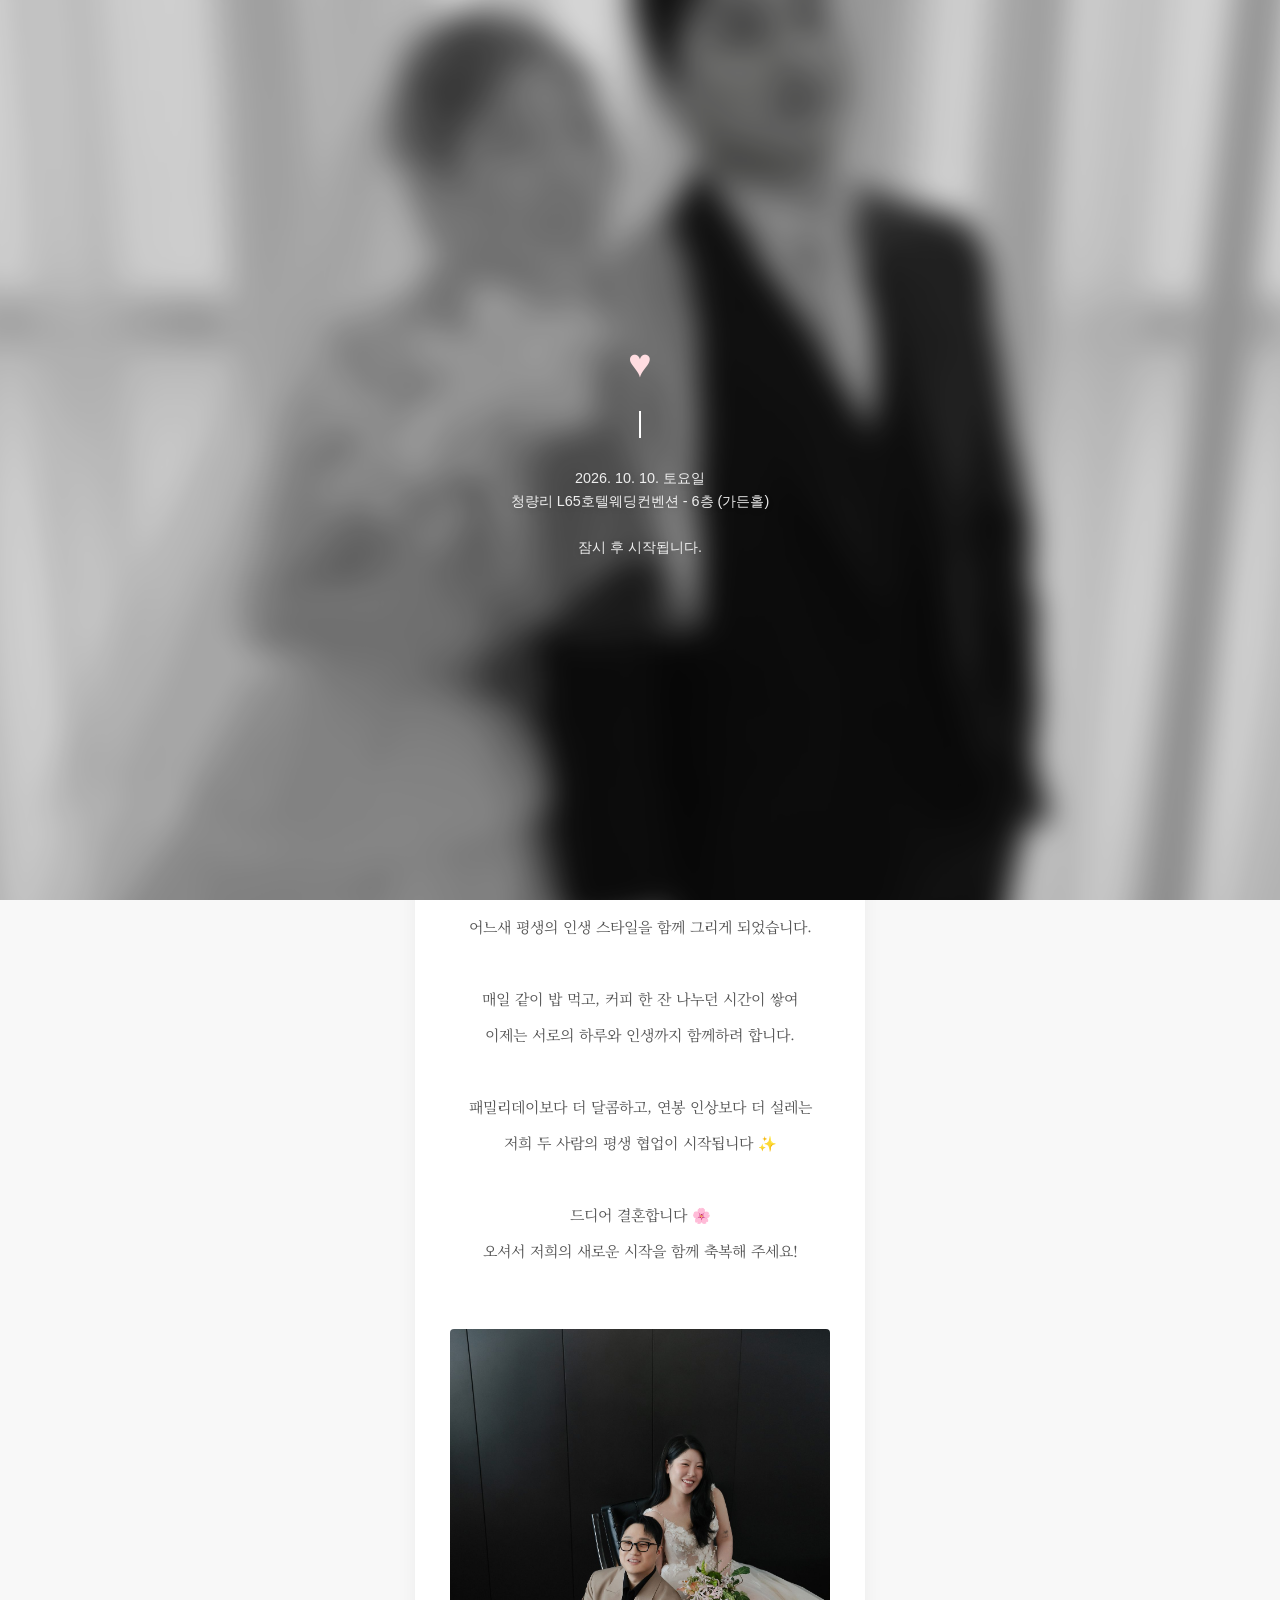
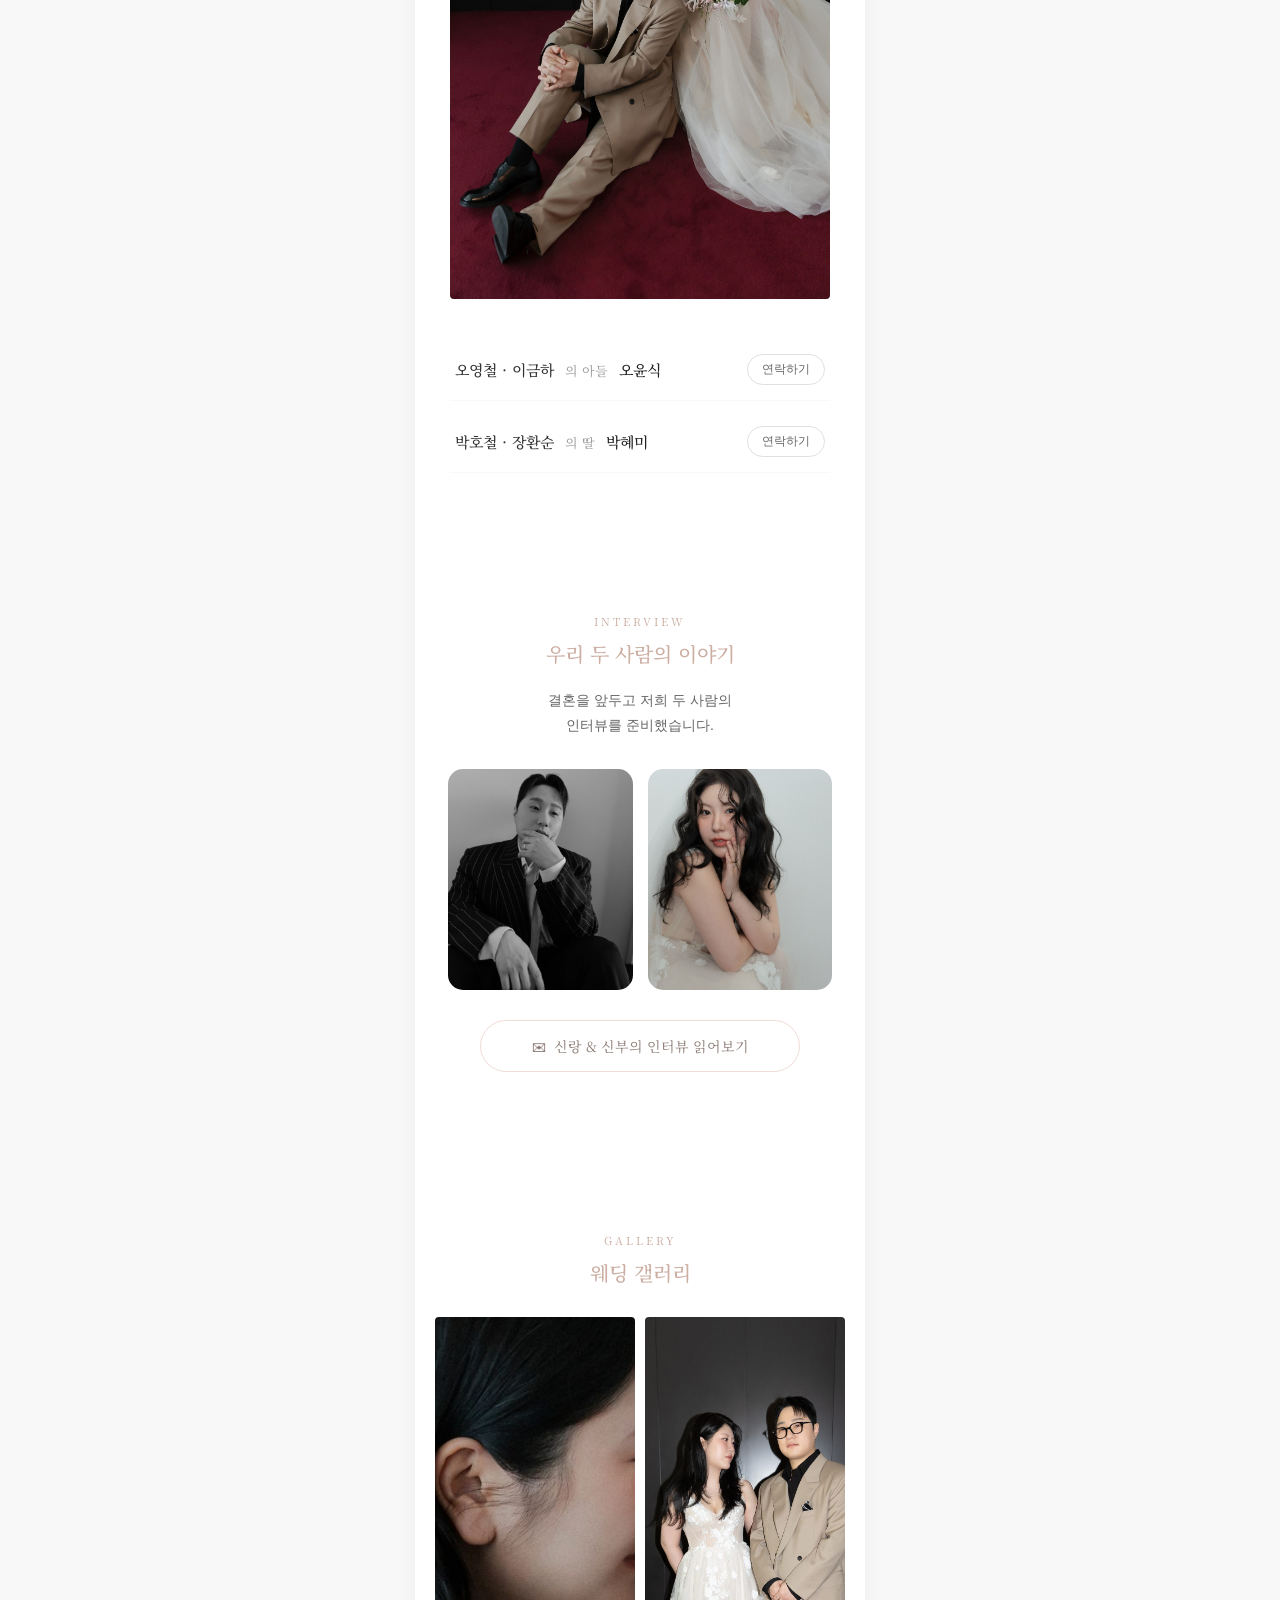
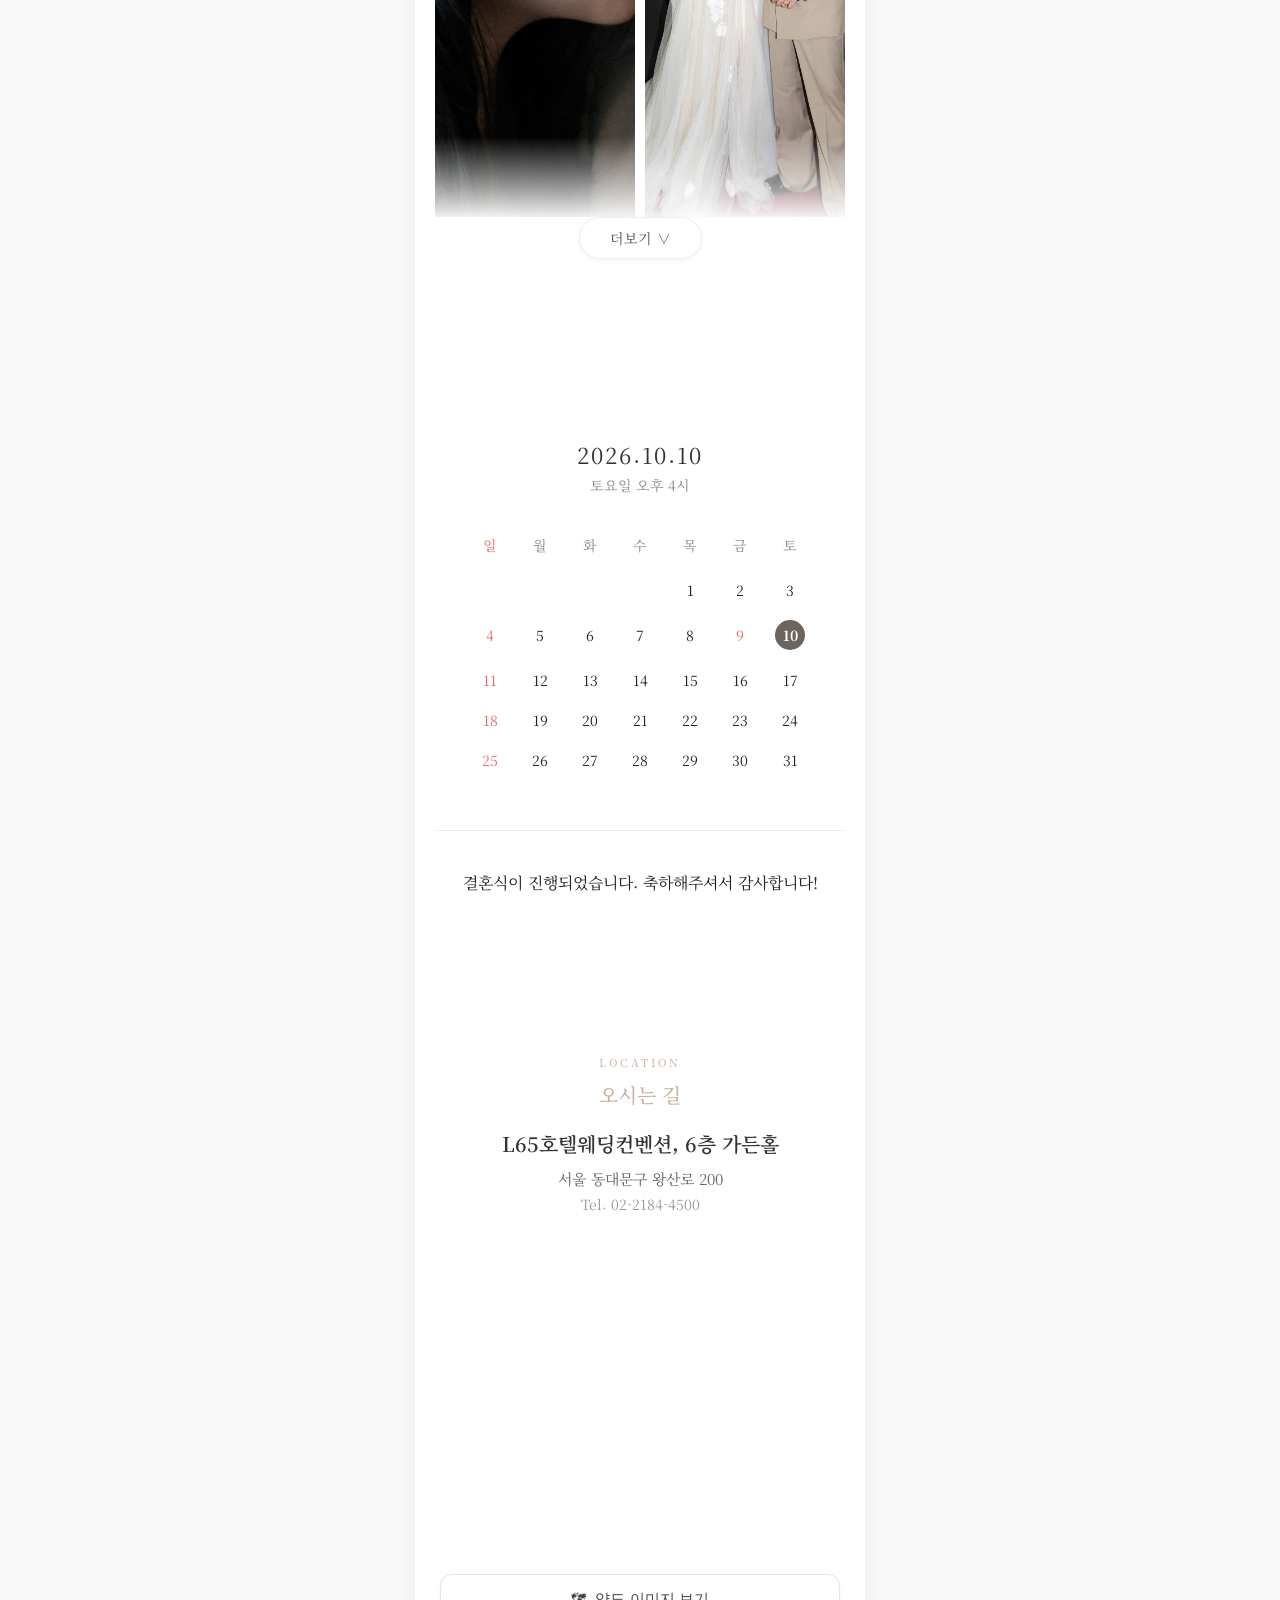
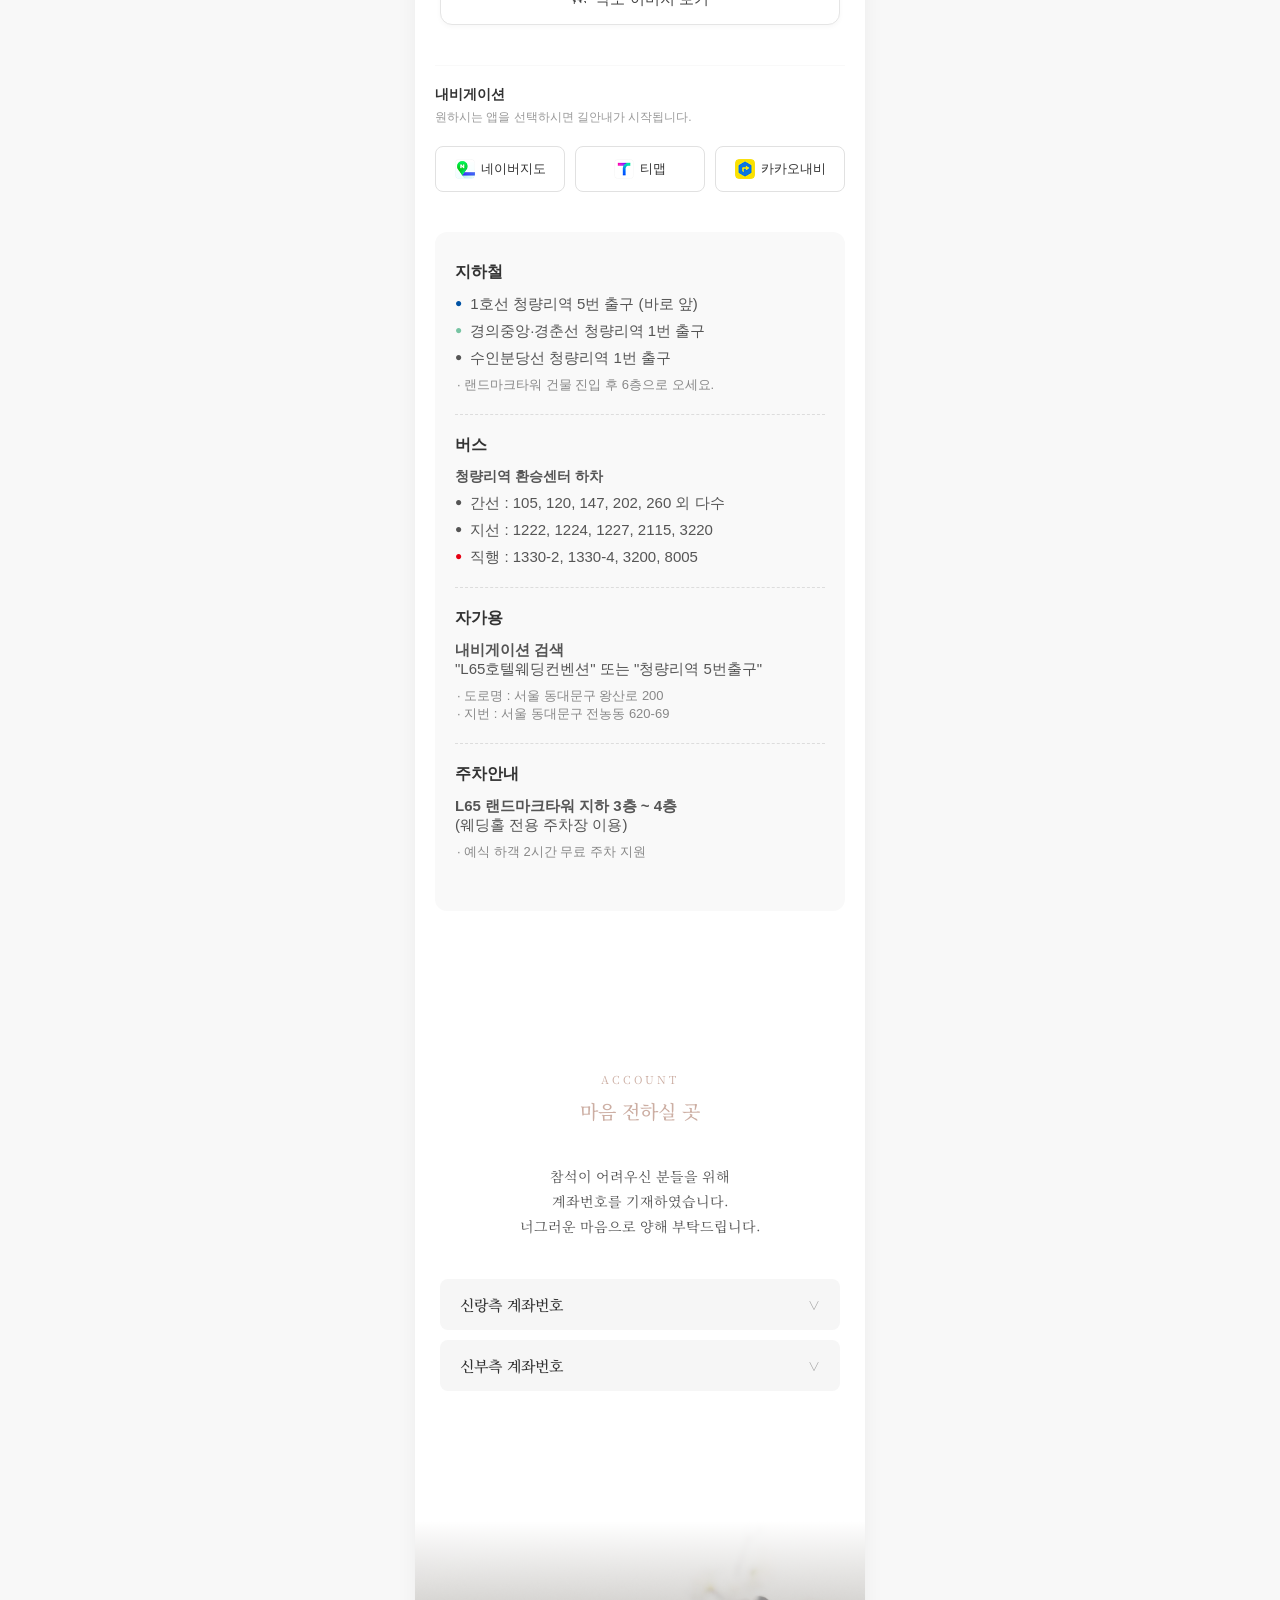
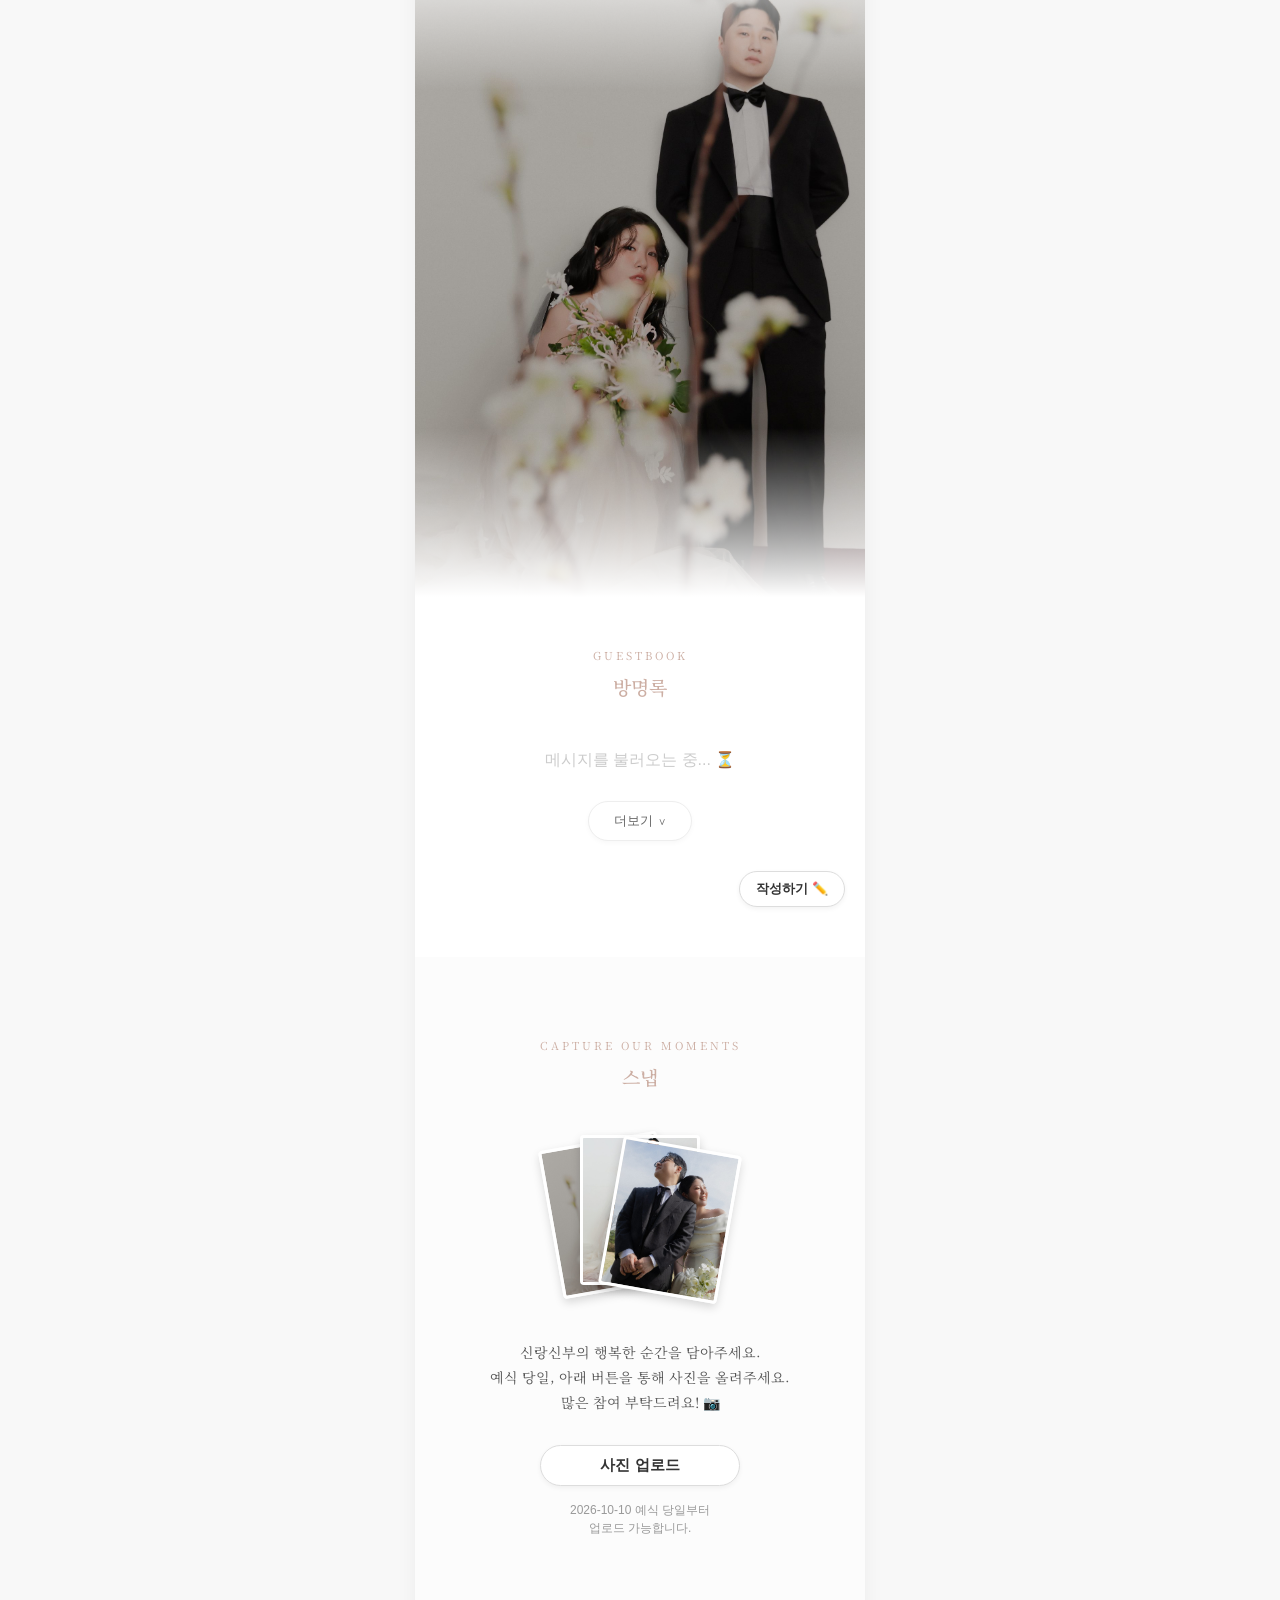
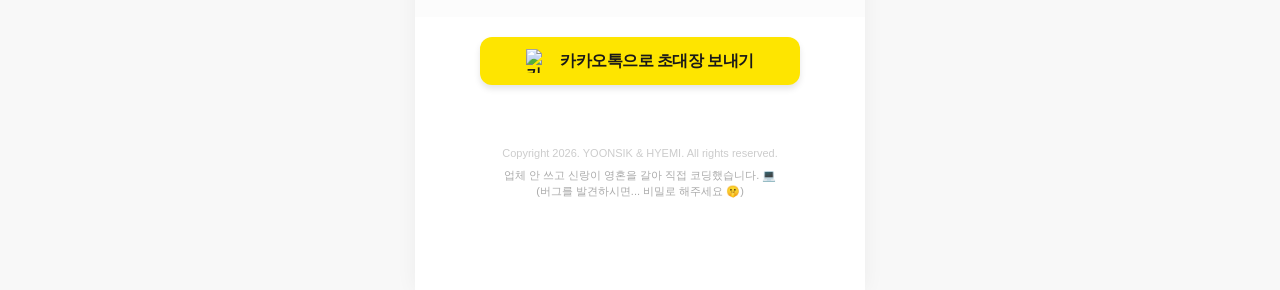
==== commit ca98f6e2: "Add files via upload" ====
--- a/index.html
+++ b/index.html
@@ -38,7 +38,7 @@
 
         <div class="intro-details">
             2026. 10. 10. 토요일<br>
-            L65호텔웨딩컨벤션 - 6층 (가든홀)<br><br>
+            청량리 L65호텔웨딩컨벤션 - 6층 (가든홀)<br><br>
             <span>잠시 후 시작됩니다.</span>
         </div>
     </div>
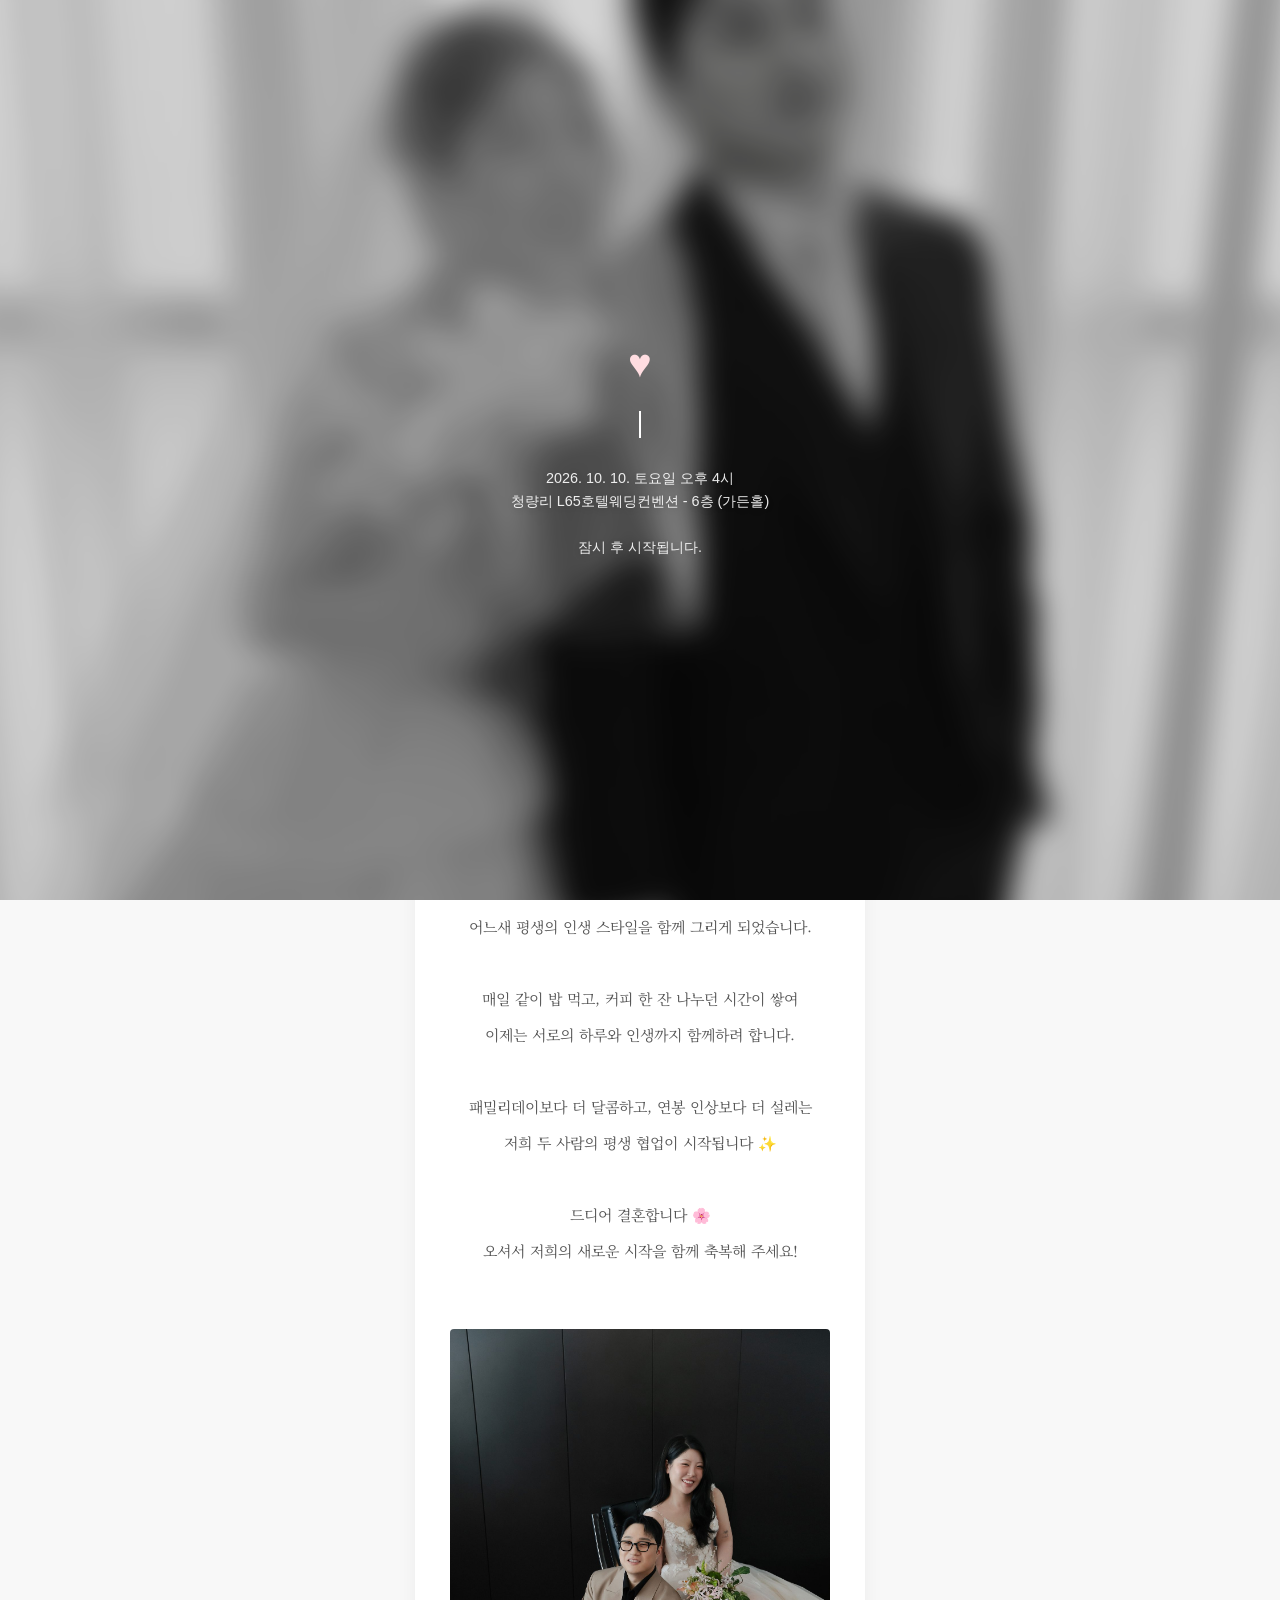
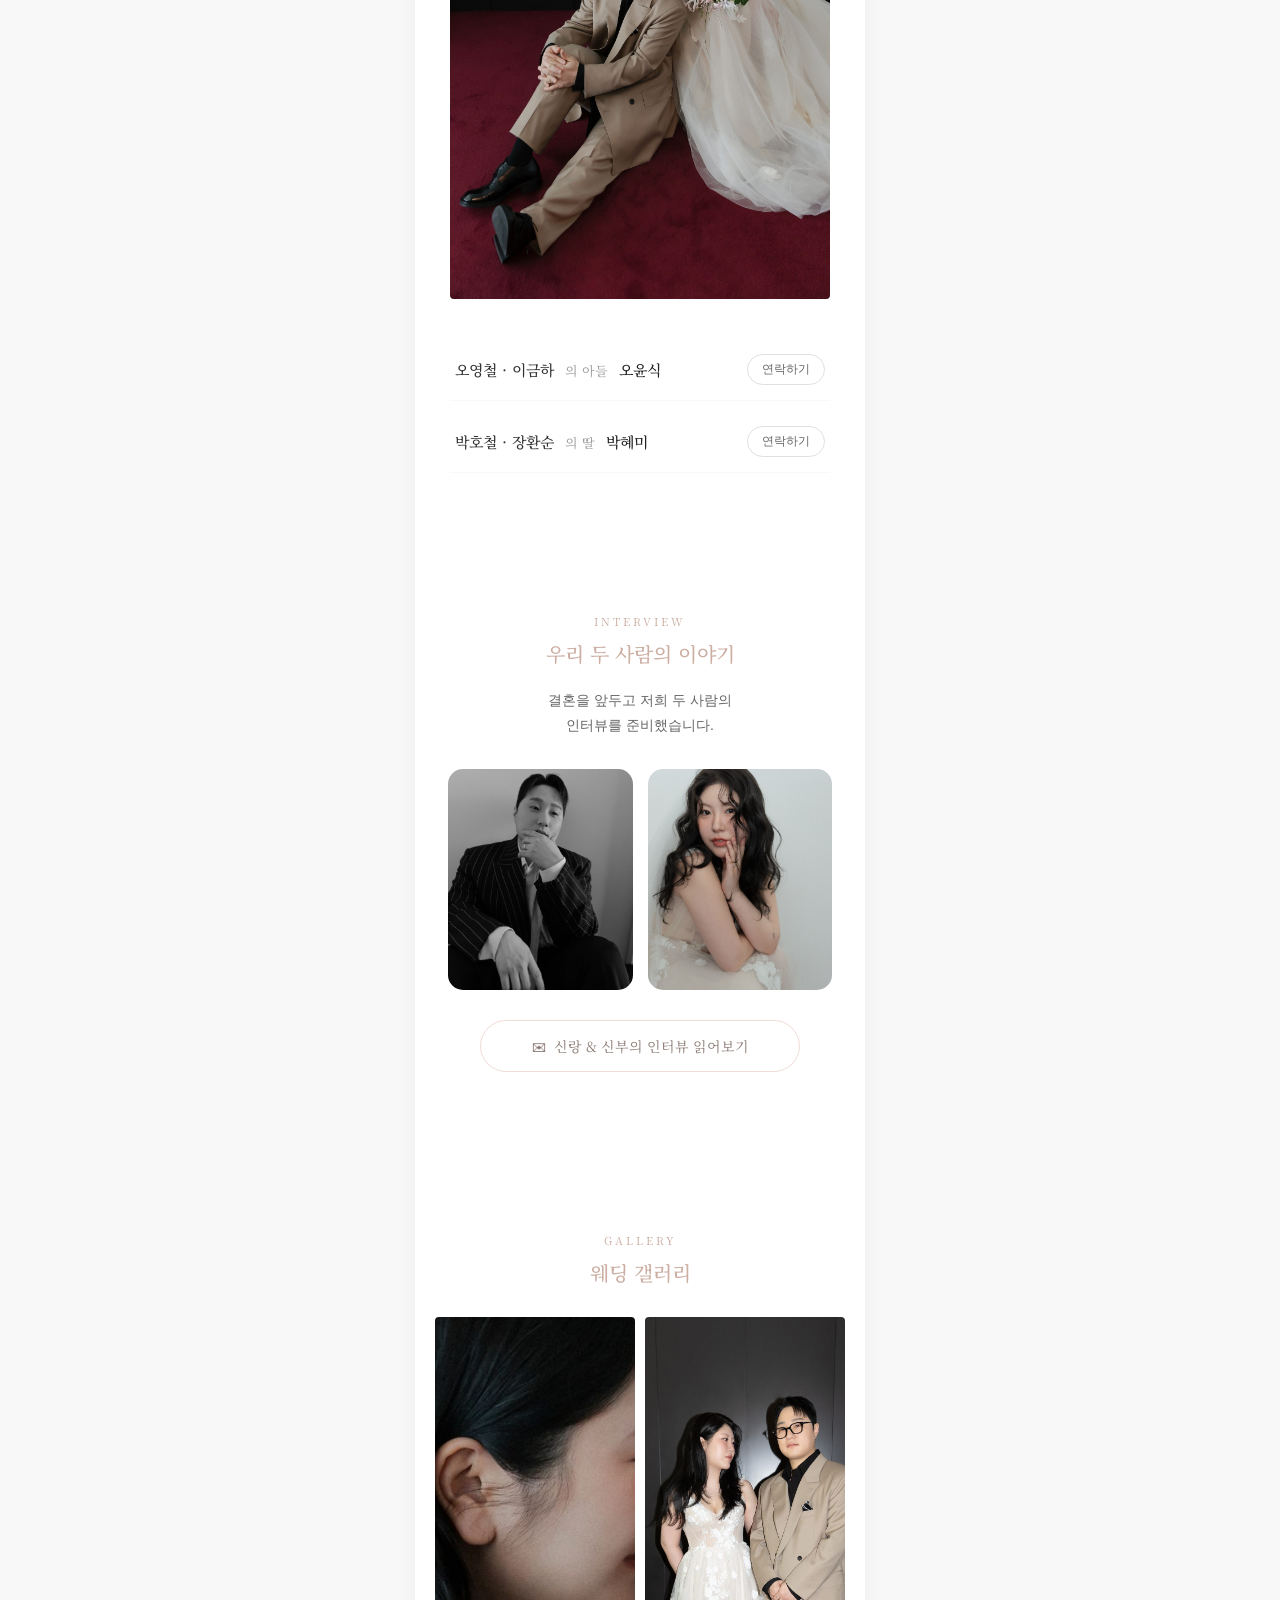
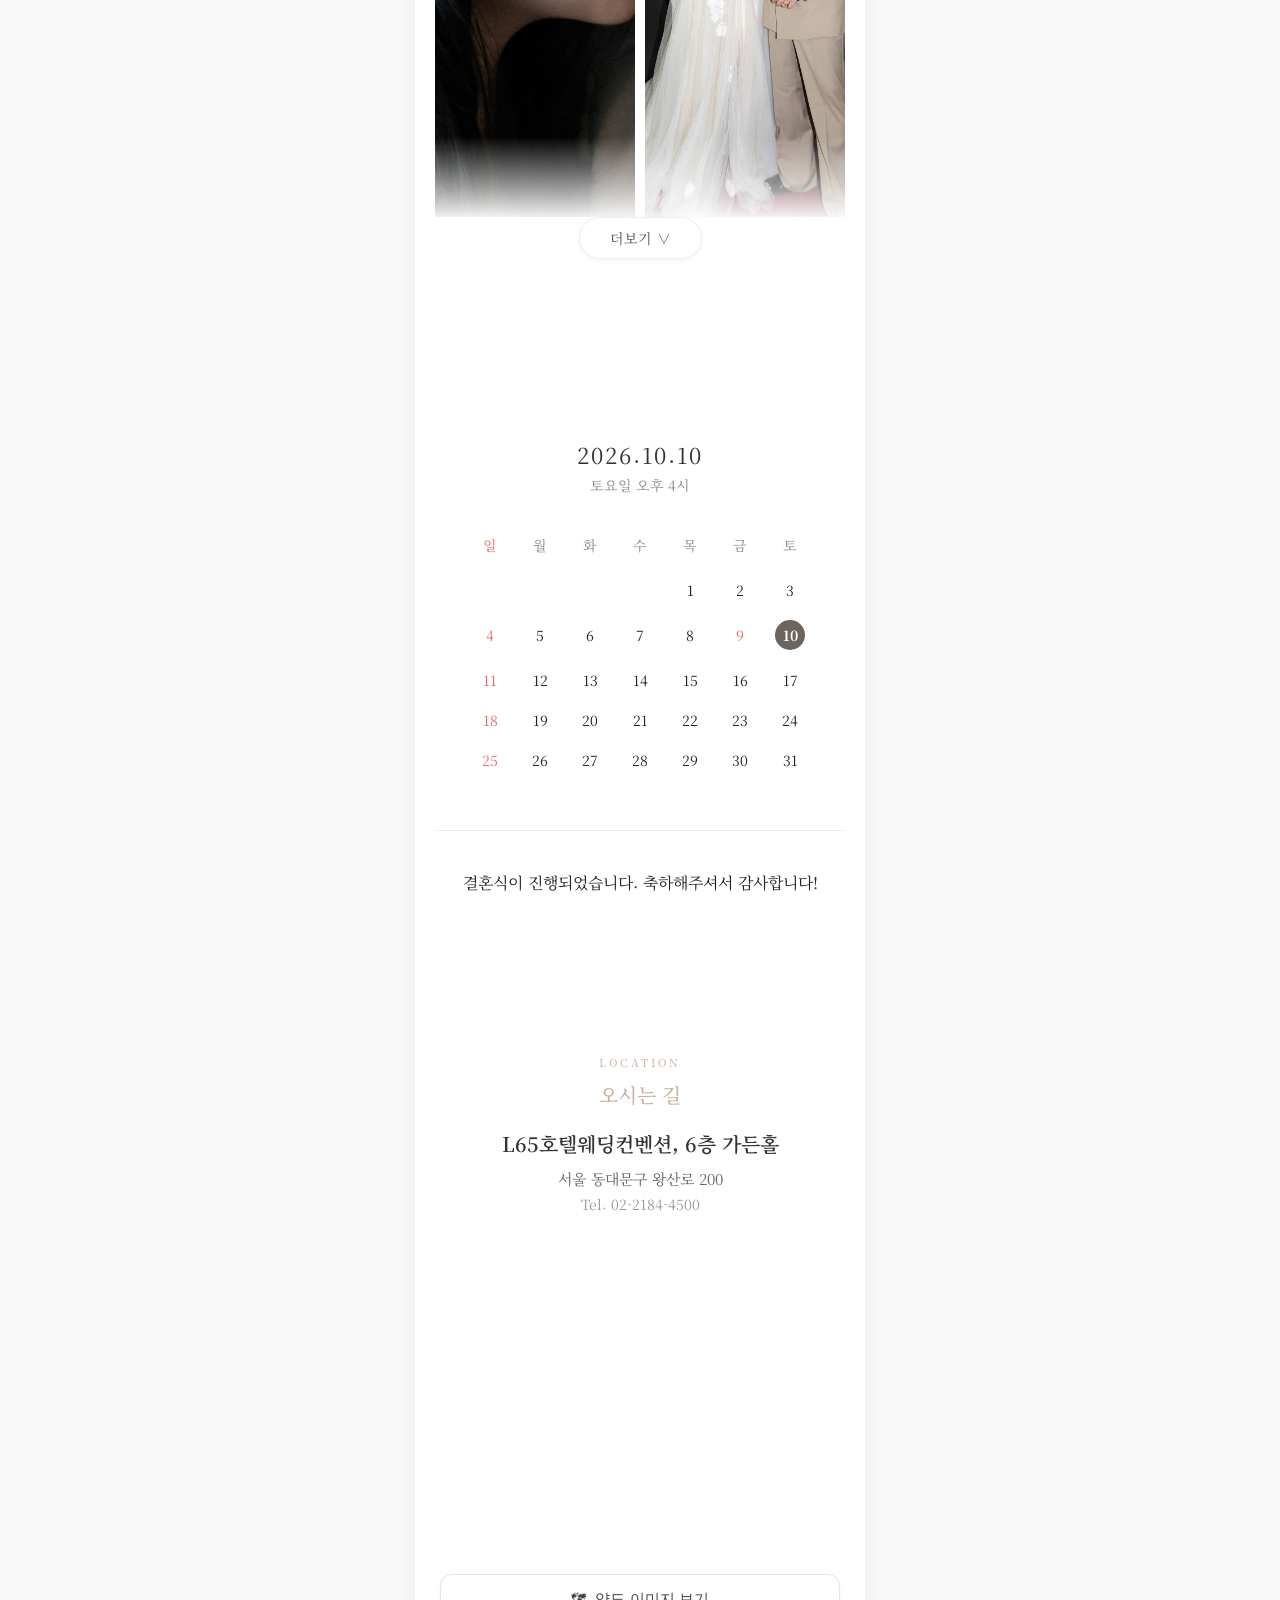
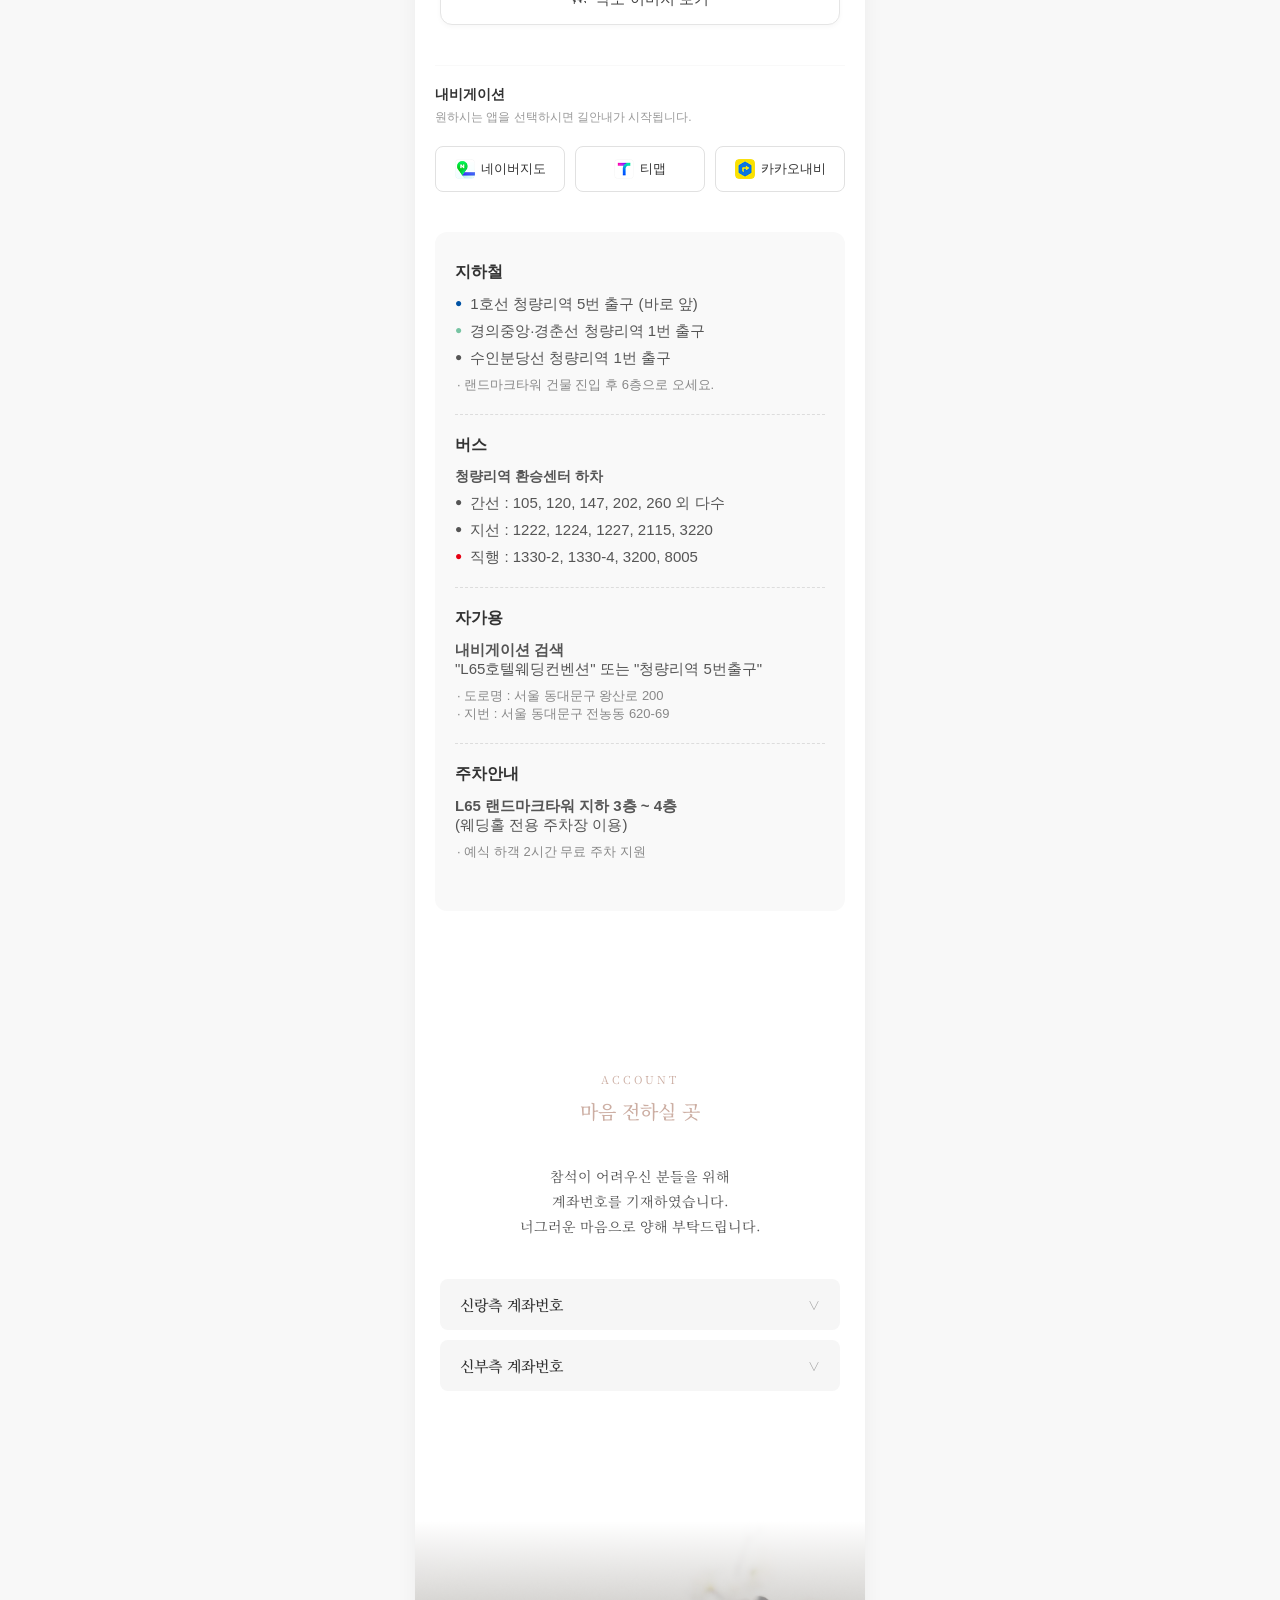
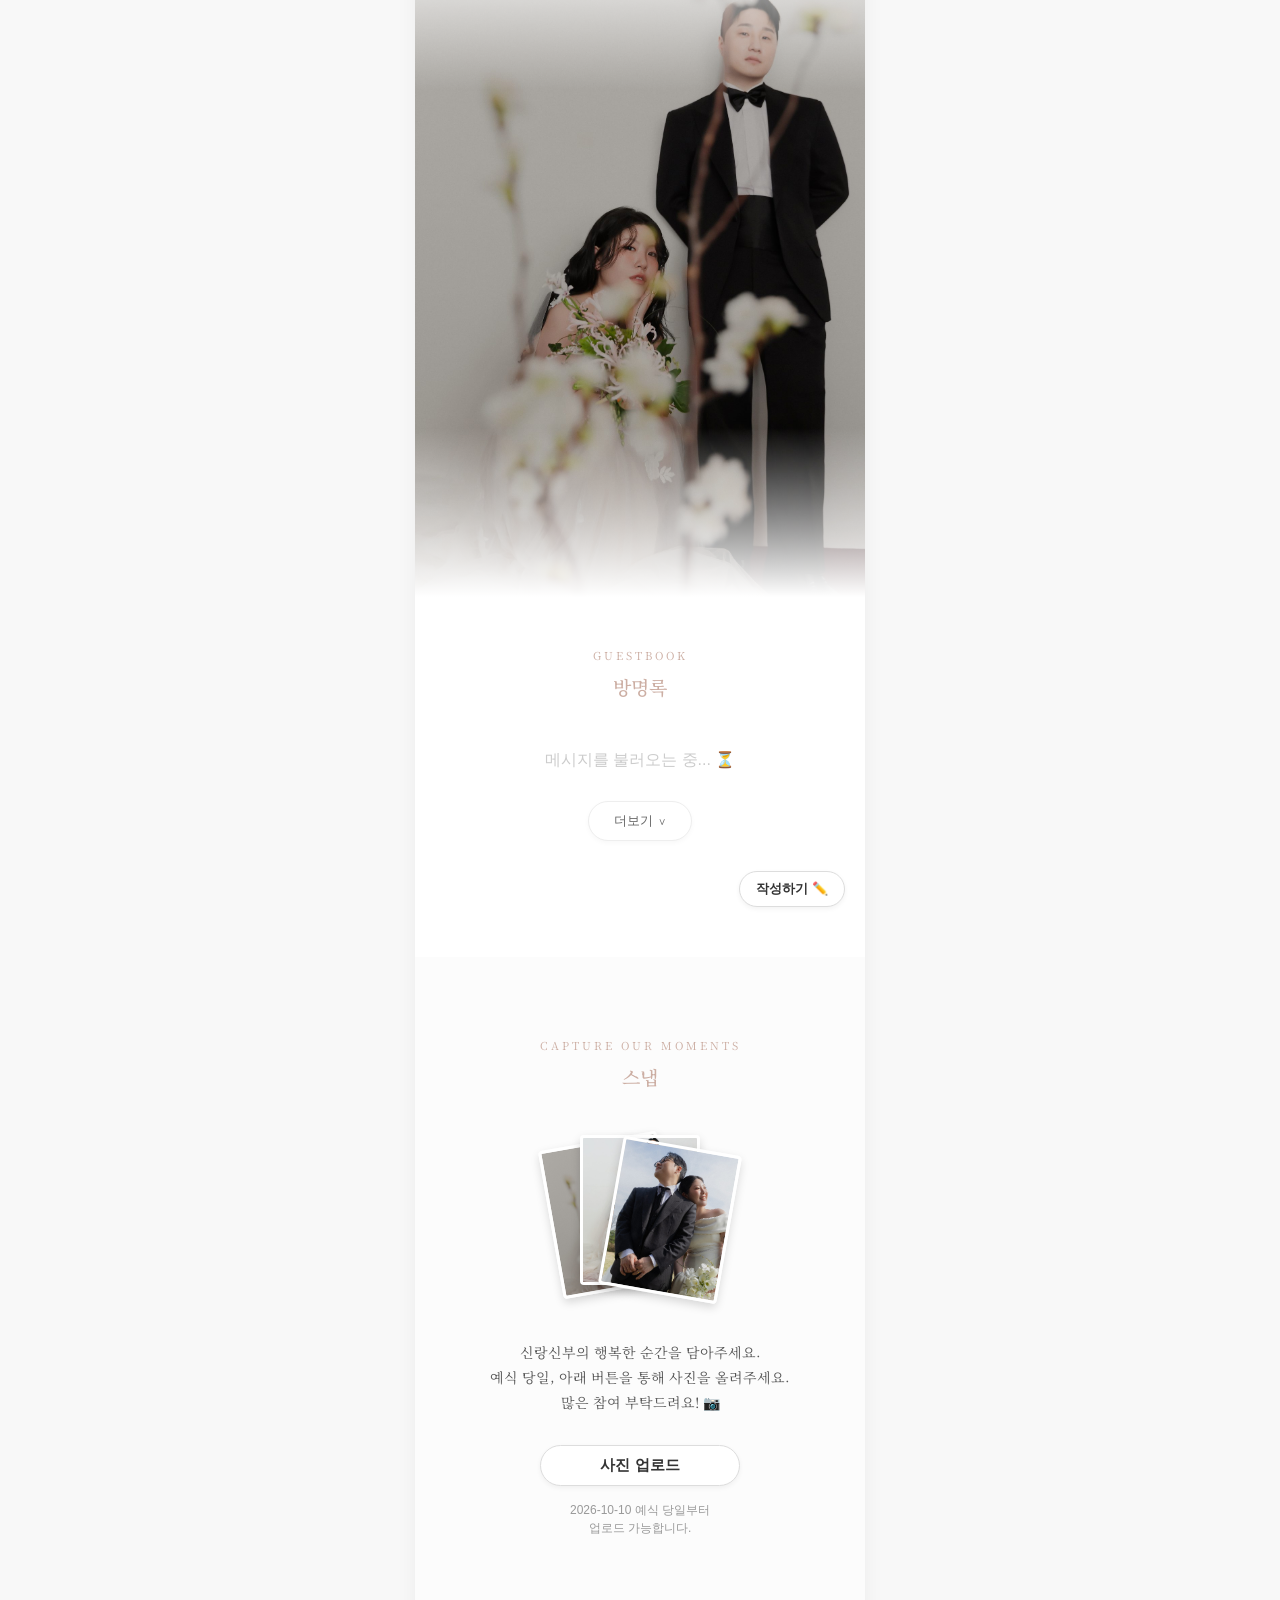
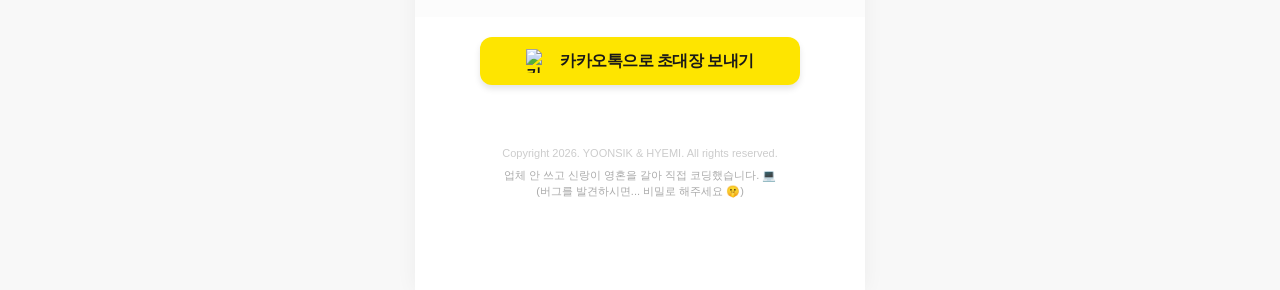
==== commit e97ba8ae: "Add files via upload" ====
--- a/index.html
+++ b/index.html
@@ -37,7 +37,7 @@
         </div>
 
         <div class="intro-details">
-            2026. 10. 10. 토요일<br>
+            2026. 10. 10. 토요일 오후 4시<br>
             청량리 L65호텔웨딩컨벤션 - 6층 (가든홀)<br><br>
             <span>잠시 후 시작됩니다.</span>
         </div>
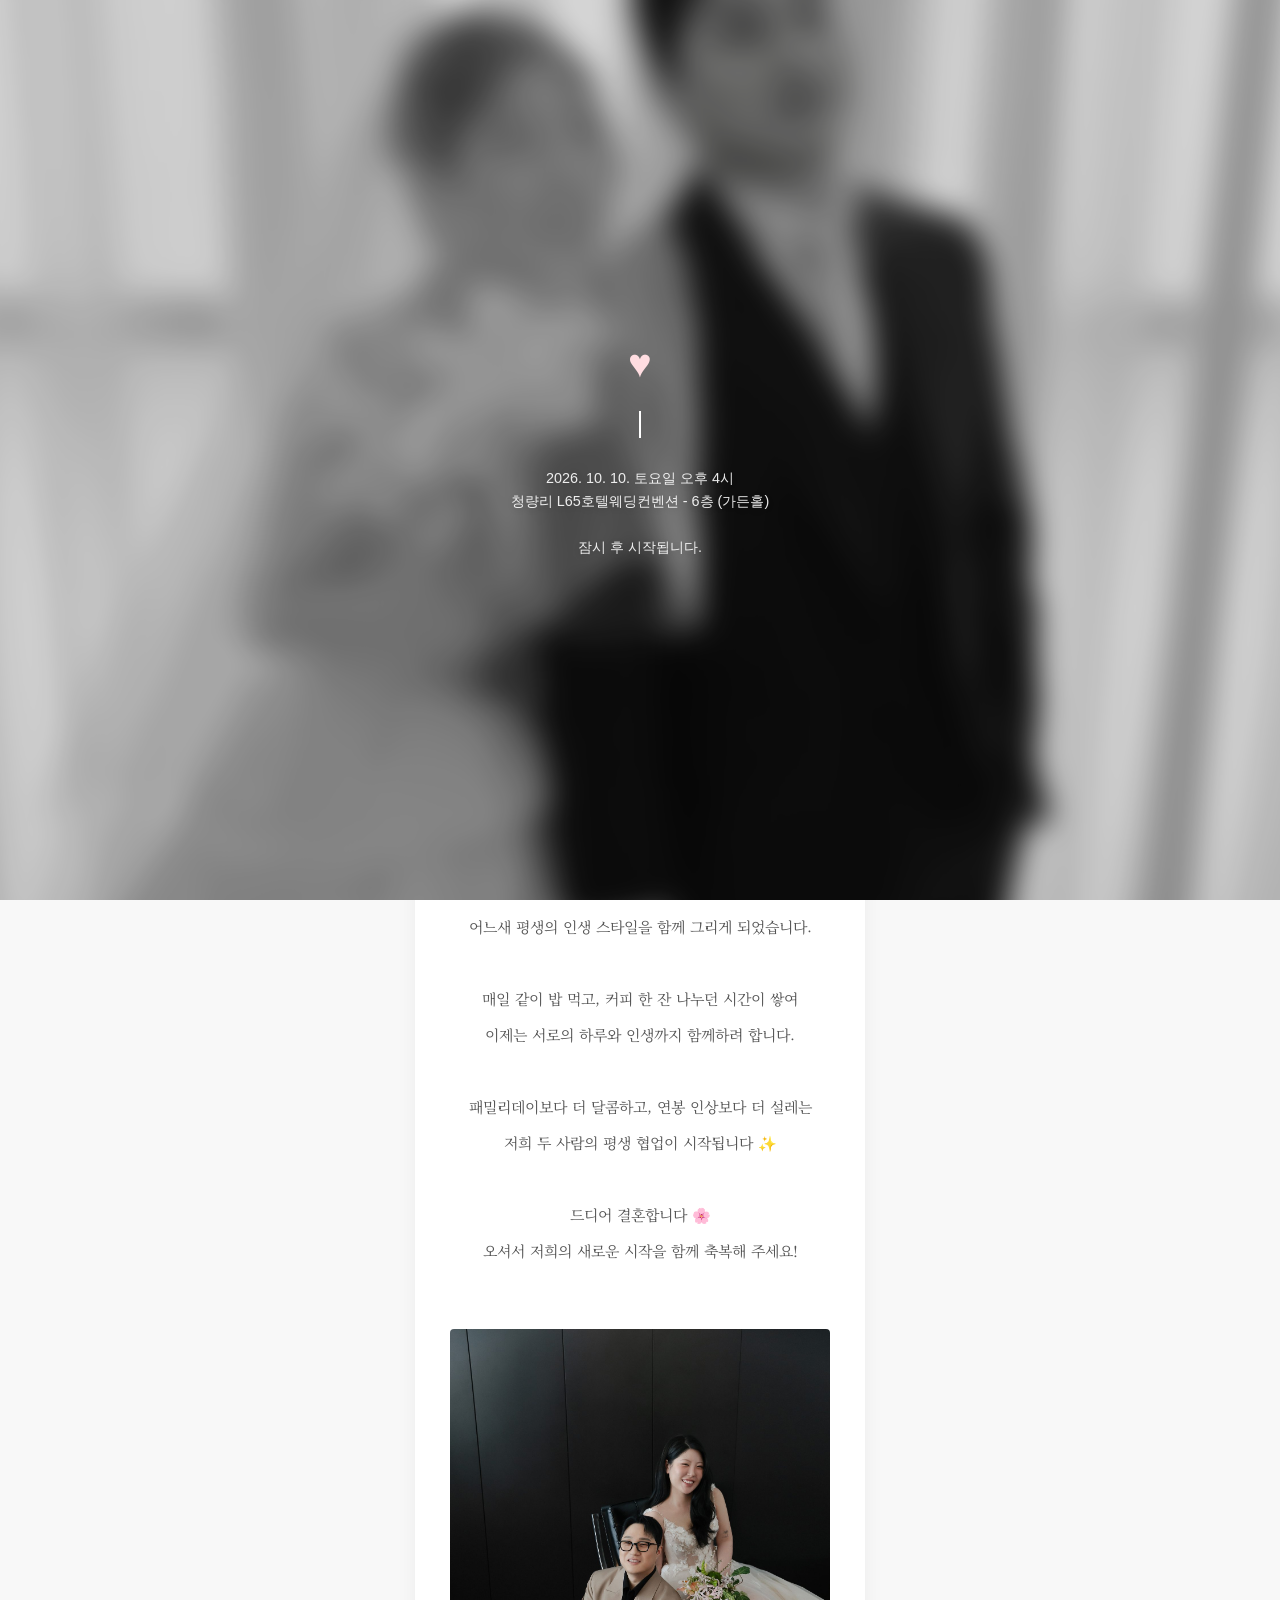
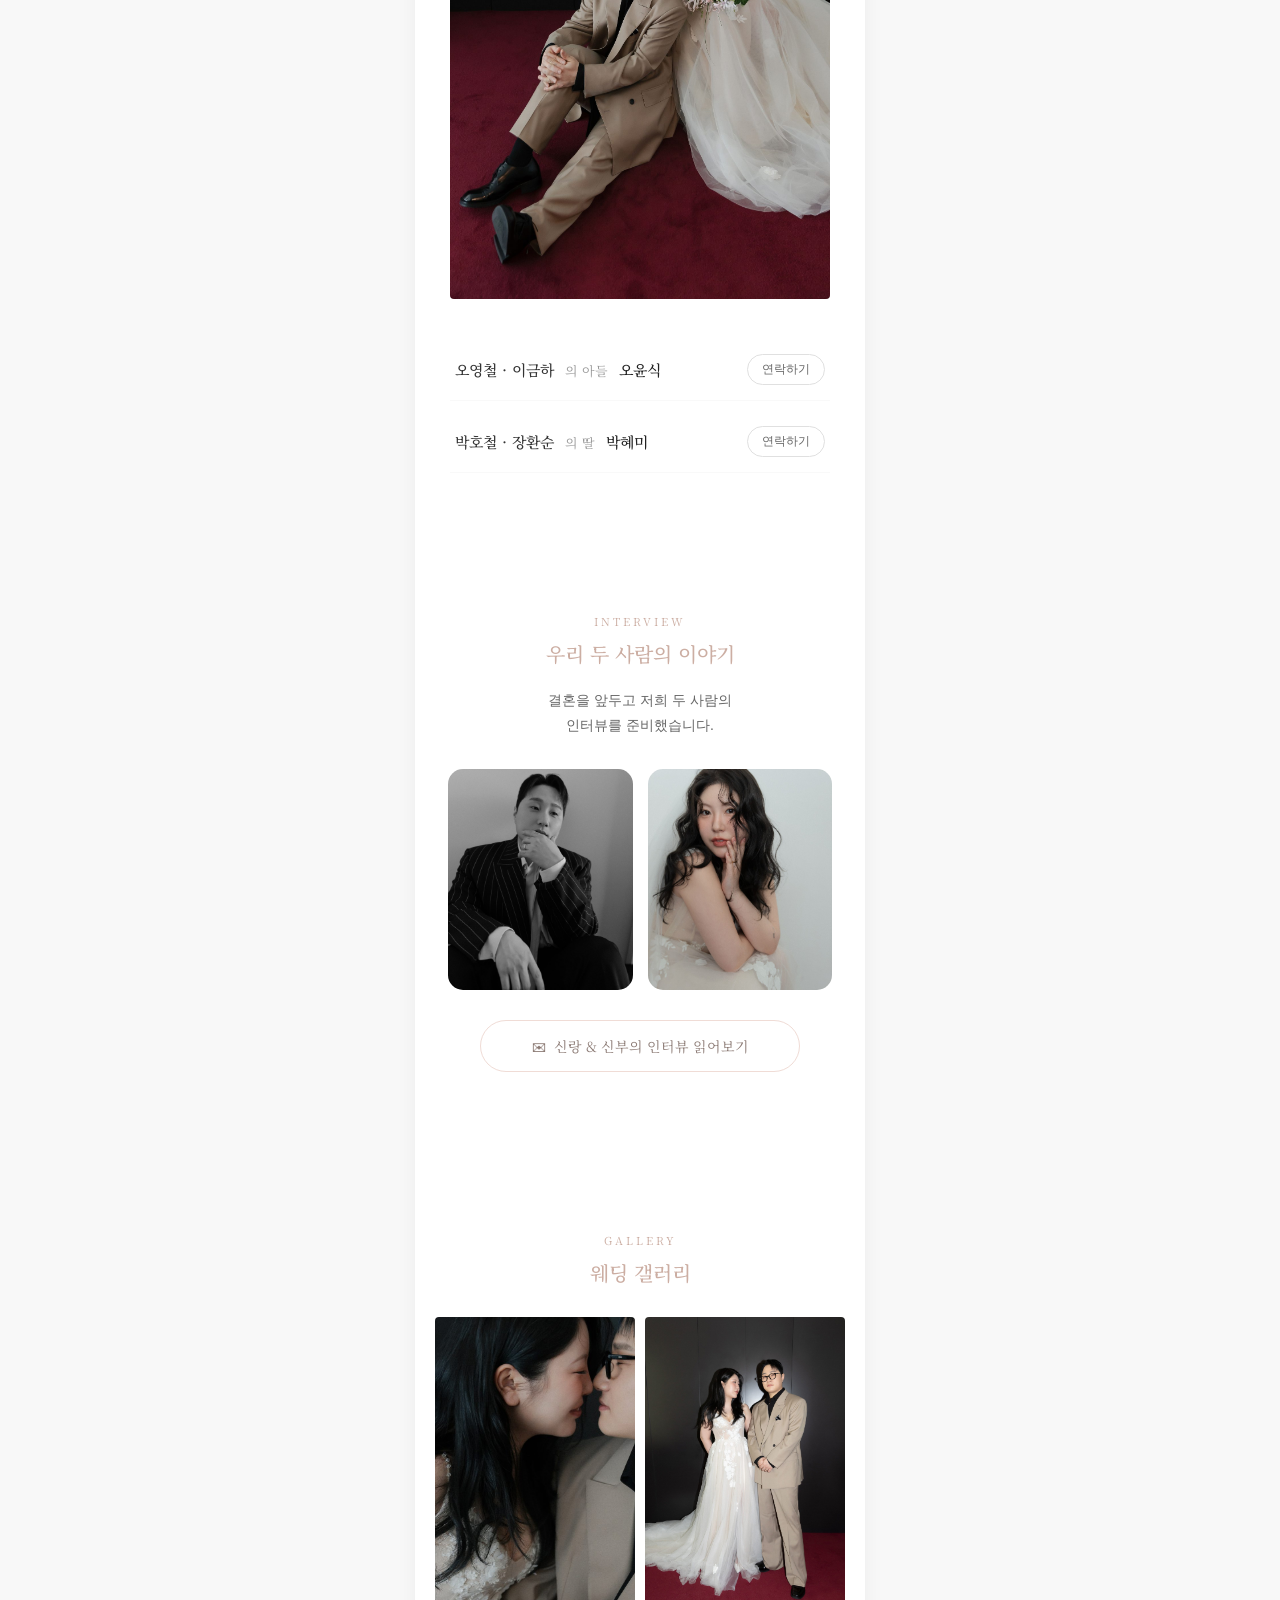
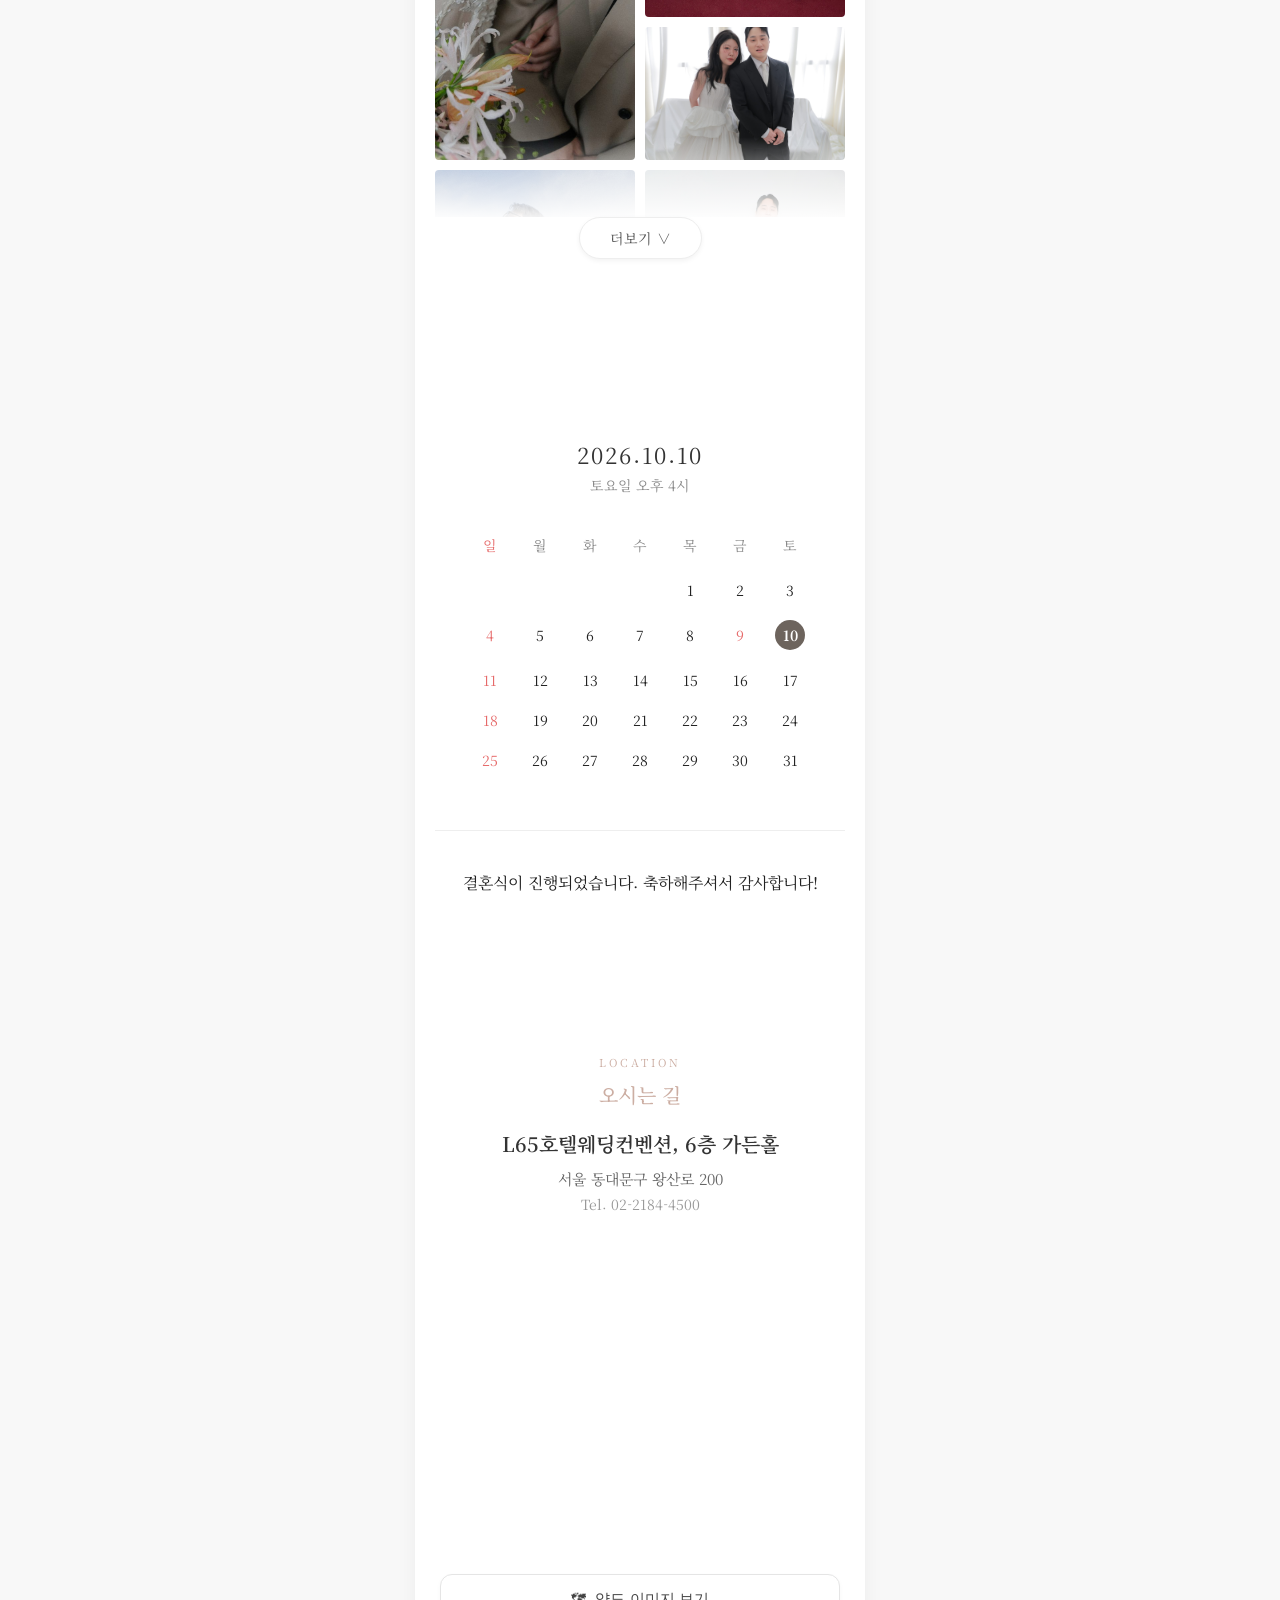
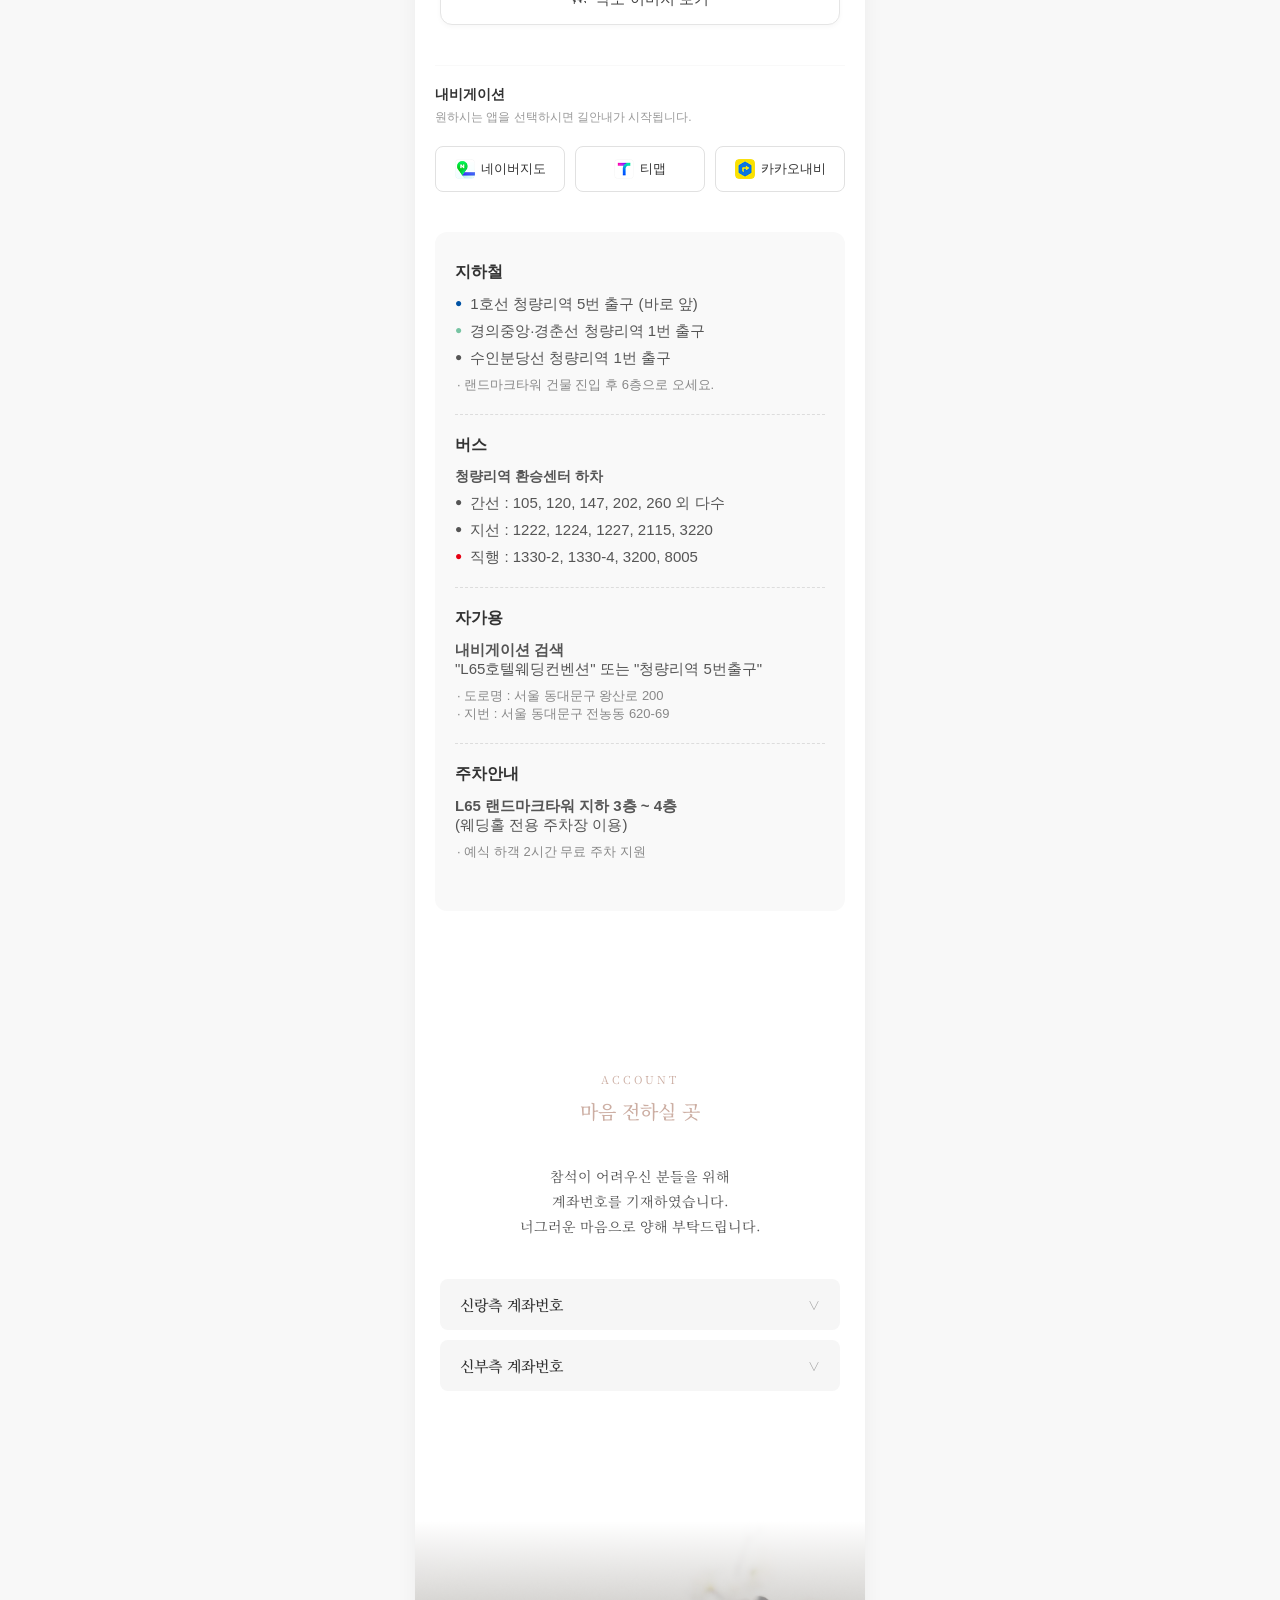
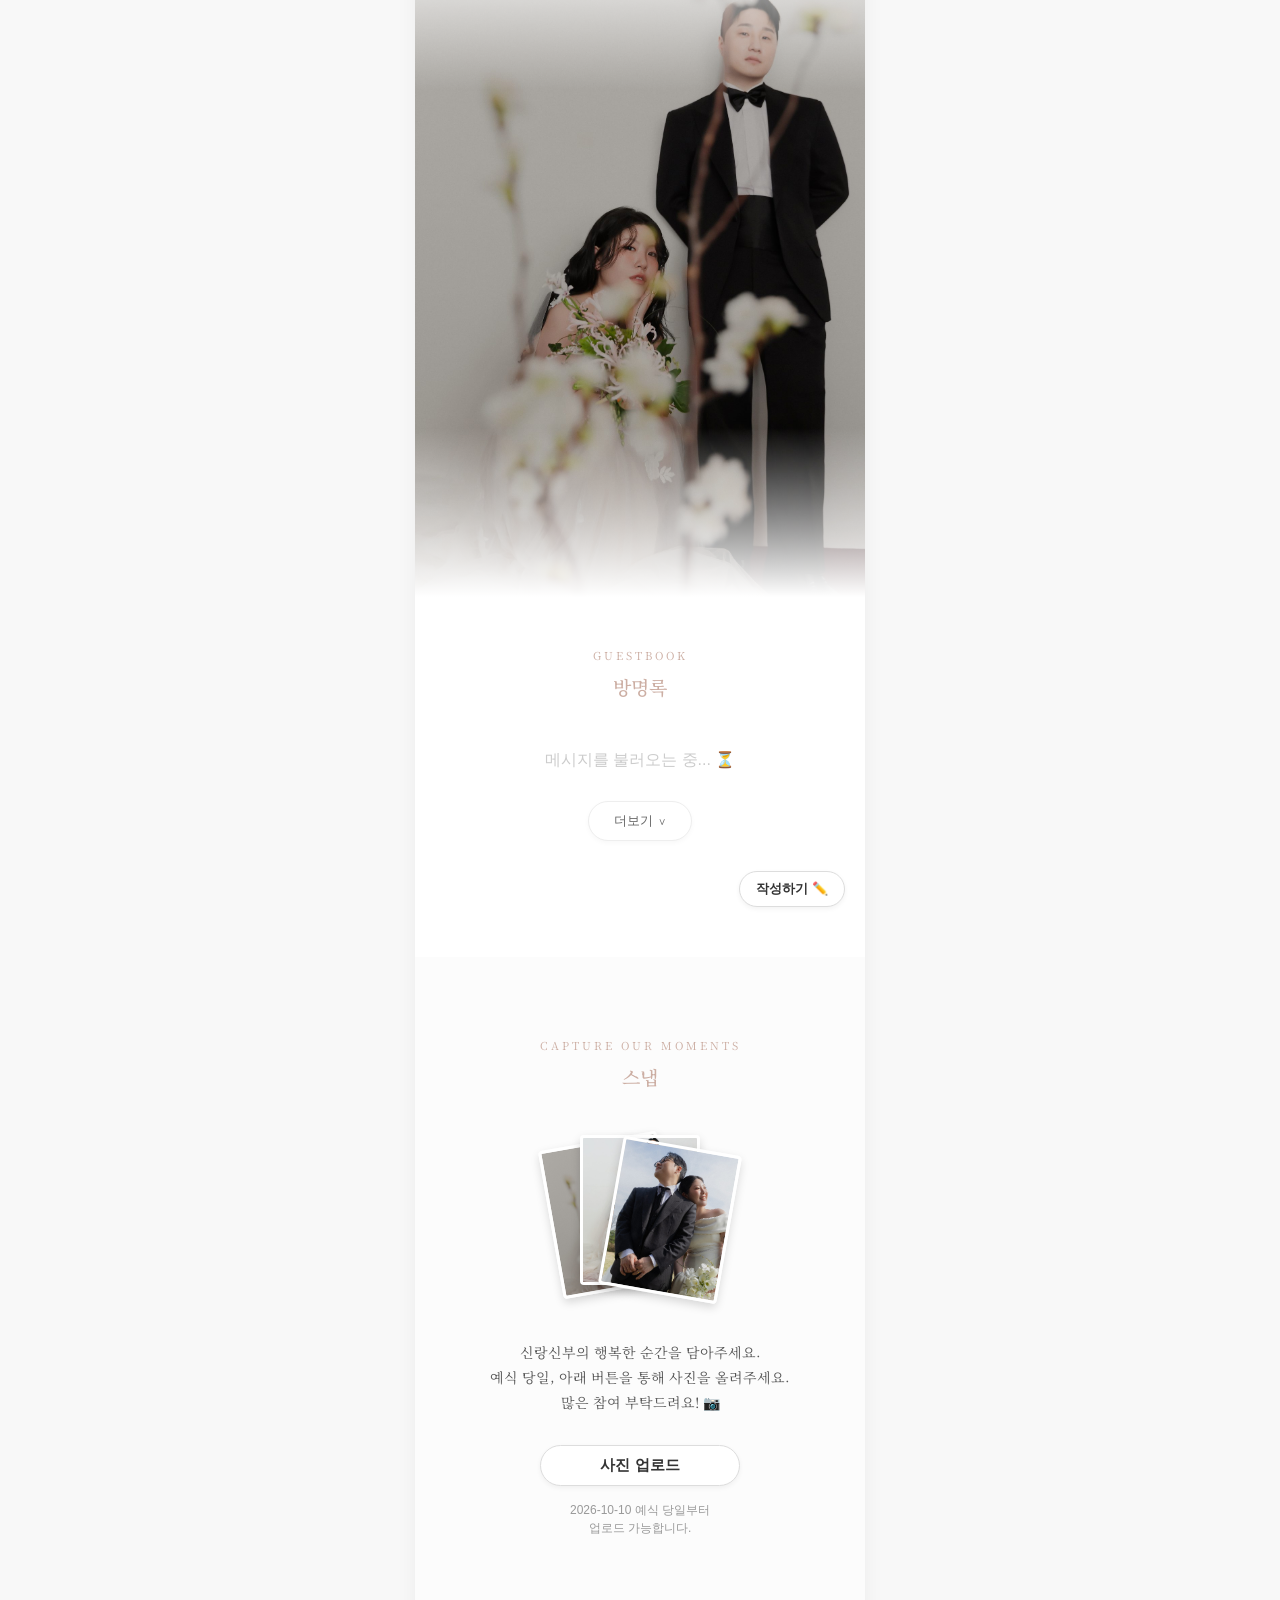
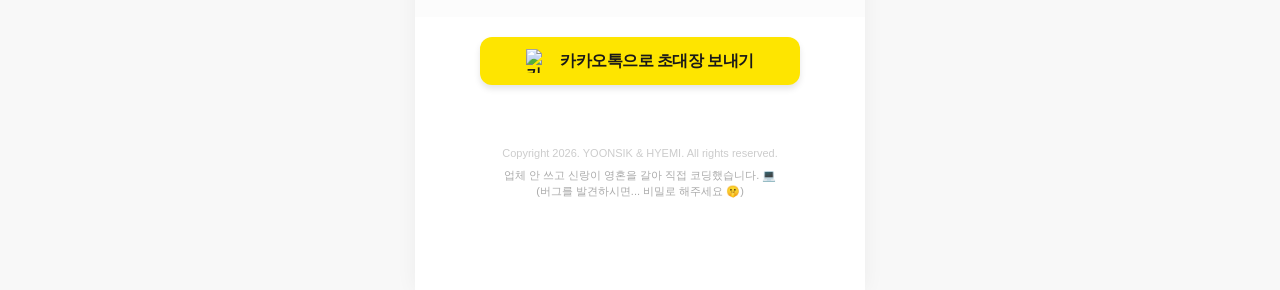
==== commit e793a53c: "Update index.html" ====
--- a/index.html
+++ b/index.html
@@ -72,6 +72,7 @@
             <span class="date-num">10</span>
             <span class="date-num">10</span>
             <span class="year-num">2026</span>
+            <span class="time-num">16:00</span>
     </div>
     </section>
 
@@ -543,7 +544,7 @@
                 <div class="acc-row">
                     <div class="acc-info">
                         <span class="acc-name">신부 박혜미</span>
-                        <span class="acc-bank">하나은행 395-910703-91007</span>
+                        <span class="acc-bank">국민은행 006002-04-184735</span>
                     </div>
                     <button class="copy-btn" onclick="copyToClipboard('110-000-000000')">복사</button>
                 </div>
@@ -746,4 +747,4 @@
     })();
     </script>
 </body>
-</html>+</html>
--- a/css/style.css
+++ b/css/style.css
@@ -87,6 +87,10 @@
     margin-top: 15px; text-shadow: 0 2px 10px rgba(0,0,0,0.2);
 }
 
+.time-num{font-family: 'Bodoni Moda', serif; font-size: 14px;
+    letter-spacing: 5px; color: #fff; font-weight: 400;
+    margin-top: 15px; text-shadow: 0 2px 10px rgba(0,0,0,0.2);}
+
 @media (max-width: 380px) {
     .date-num { font-size: 75px; } 
     .corner-text { font-size: 10px; }
@@ -269,7 +273,7 @@
 .photo-box img { width: 100%; height: 100%; object-fit: cover; }
 .interview-btn {
     width: 100%; max-width: 320px; padding: 15px; border: 1px solid #f0dcd6;
-    background: #fff; border-radius: 50px; color: #8c7b75; opacity: 1;
+    background: #fff; border-radius: 50px; color: #8c7b75;
     font-size: 14px; font-family: 'Noto Serif KR', serif; cursor: pointer;
     transition: 0.3s; display: flex; align-items: center; justify-content: center; gap: 8px; margin: 0 auto;
 }
@@ -290,12 +294,12 @@
 .gallery-section { padding: 80px 20px; background-color: #fff; text-align: center; }
 .gallery-header { margin-bottom: 30px; }
 .gallery-grid {
-    display: grid; grid-template-columns: 1fr 1fr; grid-auto-rows: 44vw; gap: 10px; 
+    display: grid; grid-template-columns: 1fr 1fr; gap: 10px; 
     max-height: 500px; overflow: hidden; position: relative; 
     transition: max-height 0.5s ease-in-out; 
 }
 .gallery-item { position: relative; border-radius: 4px; overflow: hidden; }
-.gallery-item img { position: absolute; inset: 0; width: 100%; height: 100%; object-fit: cover; display: block; transition: transform 0.3s; }
+.gallery-item img { width: 100%; height: 100%; object-fit: cover; display: block; transition: transform 0.3s; }
 .gallery-item.tall { grid-row: span 2; }
 .more-btn-wrap {
     position: relative; margin-top: -80px; padding-top: 80px; padding-bottom: 20px;
